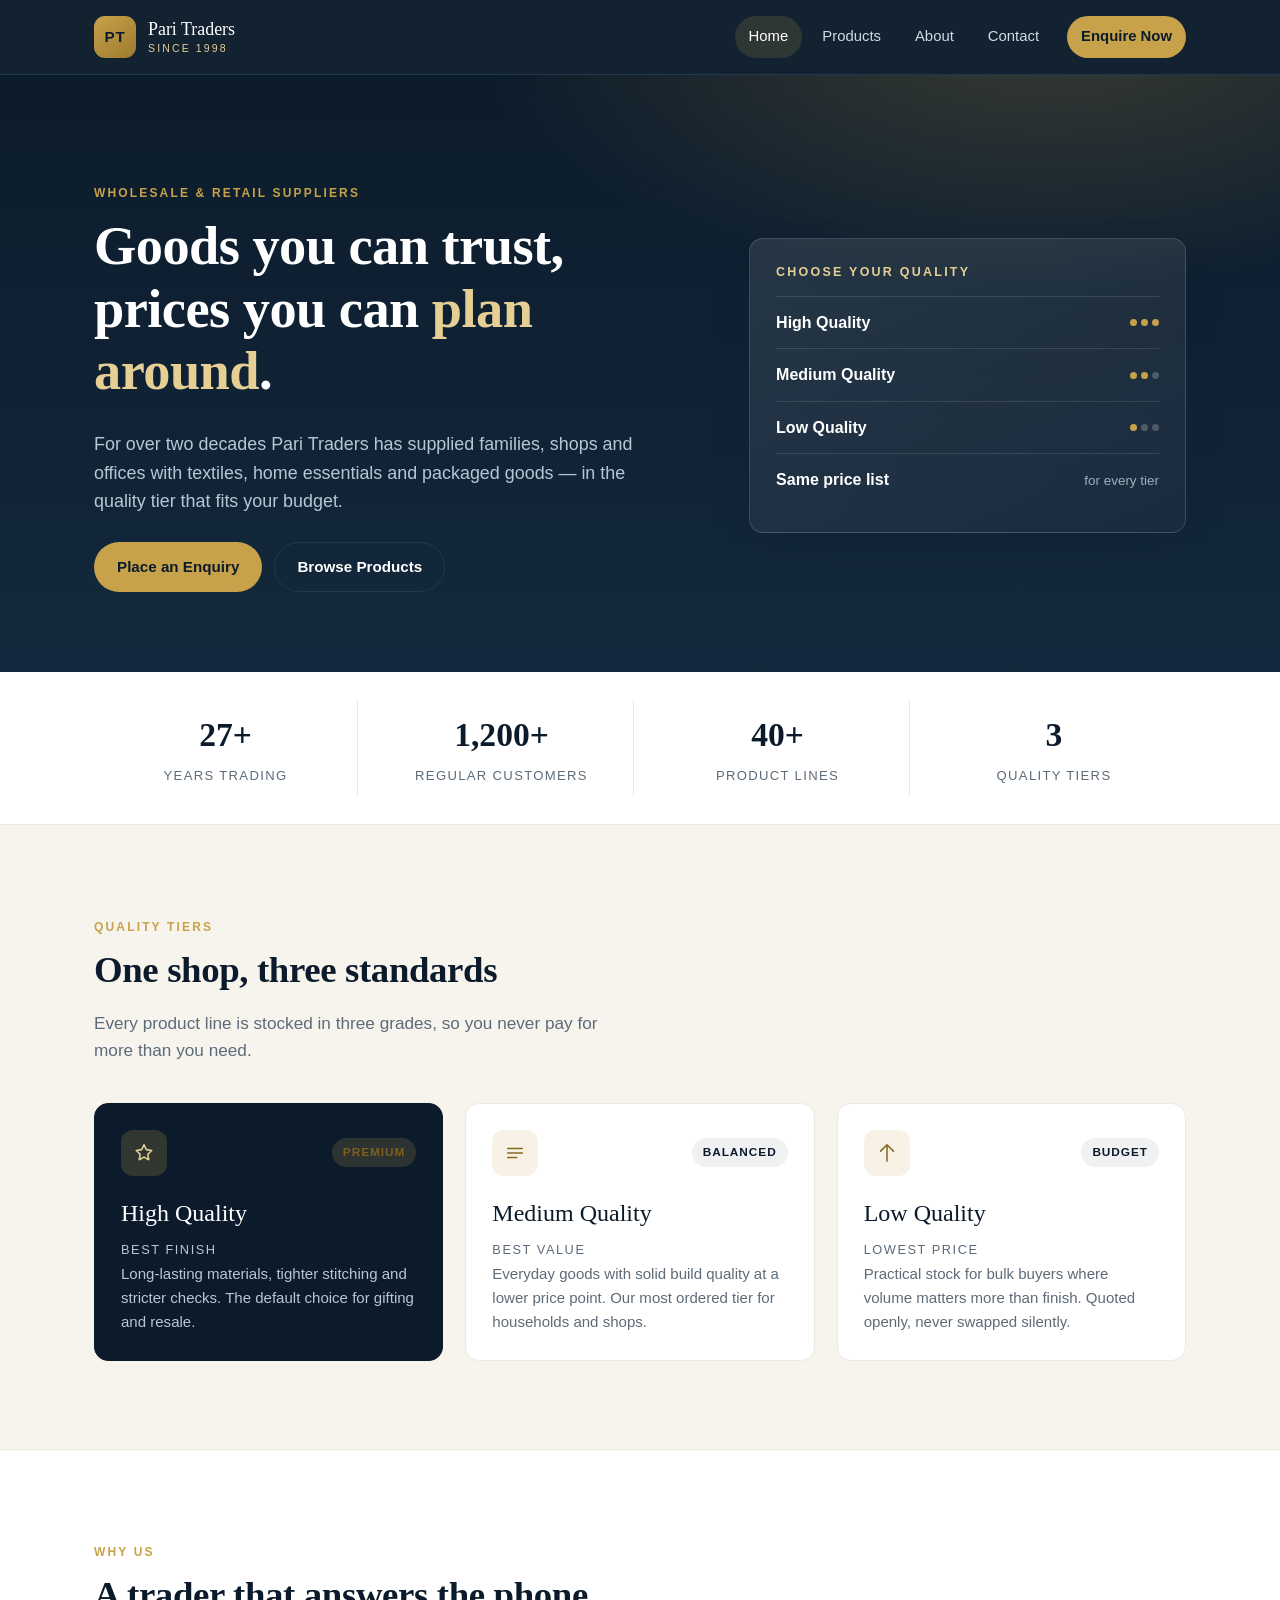
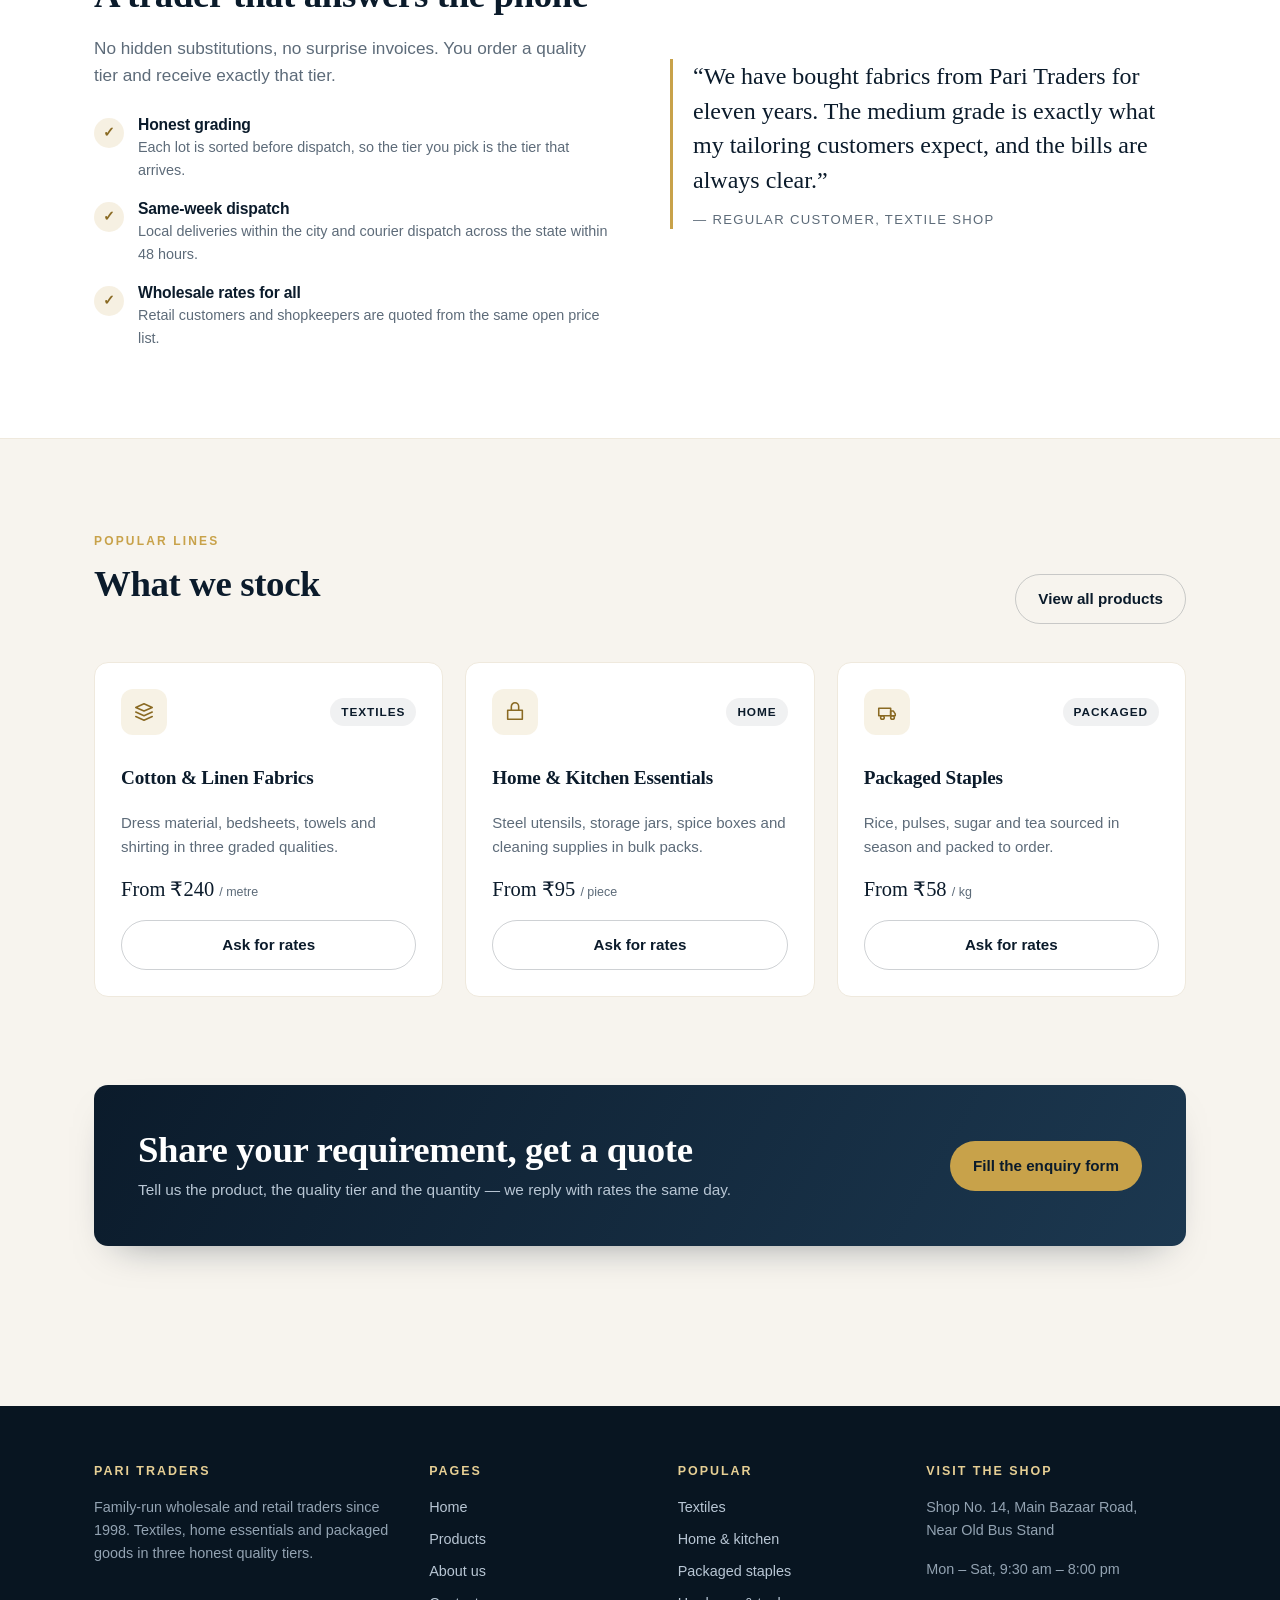
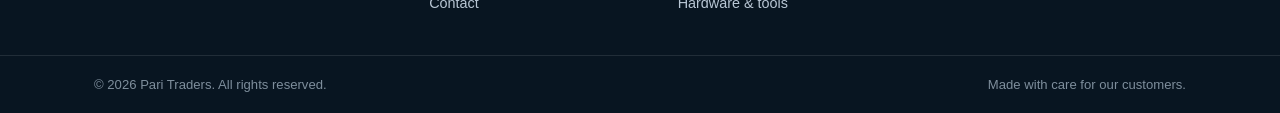
==== pari-traders.html @ 8f9cb2fc "Update Pari Traders website pages and add pari-traders.html Co-authored-by: CommandCodeBot <noreply@" ====
<!DOCTYPE html>
<html lang="en">
<head>
<meta charset="UTF-8">
<meta name="viewport" content="width=device-width, initial-scale=1">
<title>Pari Traders | Quality Goods, Fair Prices</title>
<meta name="description" content="Pari Traders supplies textiles, home essentials and packaged goods in High, Medium and Low quality tiers at honest wholesale prices.">
<style>
:root {
  --ink: #0b1b2b;
  --ink-soft: #14293d;
  --ink-line: #21394f;
  --gold: #c8a24a;
  --gold-soft: #e6cf94;
  --paper: #f7f4ee;
  --paper-dim: #efe9dd;
  --white: #ffffff;
  --muted: #5d6b79;
  --danger: #b42318;
  --success: #1f7a4d;
  --radius: 14px;
  --radius-sm: 10px;
  --shadow: 0 18px 40px -24px rgba(11, 27, 43, 0.5);
  --max: 1140px;
  --font-body: -apple-system, BlinkMacSystemFont, "Segoe UI", Roboto, Helvetica, Arial, sans-serif;
  --font-display: "Iowan Old Style", "Palatino Linotype", Georgia, serif;
}

* {
  box-sizing: border-box;
}

html {
  scroll-behavior: smooth;
}

body {
  margin: 0;
  font-family: var(--font-body);
  color: var(--ink);
  background: var(--paper);
  line-height: 1.6;
  -webkit-font-smoothing: antialiased;
}

img {
  max-width: 100%;
  display: block;
}

a {
  color: inherit;
  text-decoration: none;
}

h1, h2, h3 {
  font-family: var(--font-display);
  line-height: 1.15;
  margin: 0 0 0.5em;
  font-weight: 600;
  letter-spacing: -0.01em;
}

h1 {
  font-size: clamp(2.1rem, 5vw, 3.4rem);
}

h2 {
  font-size: clamp(1.6rem, 3.2vw, 2.3rem);
}

h3 {
  font-size: 1.2rem;
}

p {
  margin: 0 0 1rem;
}

.container {
  width: 100%;
  max-width: var(--max);
  margin: 0 auto;
  padding: 0 24px;
}

.eyebrow {
  display: inline-block;
  font-size: 0.75rem;
  font-weight: 700;
  letter-spacing: 0.18em;
  text-transform: uppercase;
  color: var(--gold);
  margin-bottom: 0.75rem;
}

.lead {
  font-size: 1.075rem;
  color: var(--muted);
  max-width: 56ch;
}

/* ---------- Header ---------- */

.site-header {
  position: sticky;
  top: 0;
  z-index: 50;
  background: rgba(11, 27, 43, 0.97);
  backdrop-filter: blur(8px);
  border-bottom: 1px solid var(--ink-line);
}

.header-inner {
  display: flex;
  align-items: center;
  justify-content: space-between;
  gap: 20px;
  min-height: 74px;
}

.brand {
  display: inline-flex;
  align-items: center;
  gap: 12px;
  color: var(--white);
}

.brand-mark {
  display: grid;
  place-items: center;
  width: 42px;
  height: 42px;
  border-radius: 11px;
  background: linear-gradient(140deg, var(--gold), #9d7a2e);
  color: var(--ink);
  font-weight: 800;
  font-size: 0.95rem;
  letter-spacing: 0.05em;
}

.brand-text {
  font-family: var(--font-display);
  font-size: 1.12rem;
  line-height: 1.1;
  display: flex;
  flex-direction: column;
}

.brand-text small {
  font-family: var(--font-body);
  font-size: 0.66rem;
  letter-spacing: 0.2em;
  text-transform: uppercase;
  color: var(--gold-soft);
  margin-top: 3px;
}

.site-nav {
  display: flex;
  align-items: center;
  gap: 6px;
}

.site-nav a {
  color: #cfdae5;
  padding: 9px 14px;
  border-radius: 999px;
  font-size: 0.93rem;
  font-weight: 500;
  transition: color 0.18s ease, background 0.18s ease;
}

.site-nav a:hover {
  color: var(--white);
  background: rgba(255, 255, 255, 0.08);
}

.site-nav a.active {
  color: var(--white);
  background: rgba(200, 162, 74, 0.16);
}

.site-nav .nav-cta {
  margin-left: 8px;
  color: var(--ink);
  background: var(--gold);
  font-weight: 700;
}

.site-nav .nav-cta:hover {
  background: var(--gold-soft);
  color: var(--ink);
}

.nav-toggle {
  display: none;
  width: 44px;
  height: 42px;
  border: 1px solid var(--ink-line);
  border-radius: 10px;
  background: transparent;
  cursor: pointer;
  padding: 10px;
}

.nav-toggle span {
  display: block;
  height: 2px;
  border-radius: 2px;
  background: var(--white);
  margin: 4px 0;
  transition: transform 0.2s ease, opacity 0.2s ease;
}

/* ---------- Buttons ---------- */

.btn {
  display: inline-flex;
  align-items: center;
  justify-content: center;
  gap: 8px;
  padding: 12px 22px;
  border-radius: 999px;
  border: 1px solid transparent;
  font-family: inherit;
  font-size: 0.95rem;
  font-weight: 600;
  cursor: pointer;
  transition: transform 0.15s ease, background 0.18s ease, color 0.18s ease, border-color 0.18s ease;
}

.btn:hover {
  transform: translateY(-1px);
}

.btn-primary {
  background: var(--gold);
  color: var(--ink);
}

.btn-primary:hover {
  background: var(--gold-soft);
}

.btn-outline {
  border-color: var(--ink-line);
  color: var(--white);
}

.btn-outline:hover {
  border-color: var(--gold);
  color: var(--gold-soft);
}

.btn-ghost {
  border-color: rgba(11, 27, 43, 0.2);
  color: var(--ink);
}

.btn-ghost:hover {
  border-color: var(--ink);
}

.btn-danger {
  background: transparent;
  border-color: rgba(180, 35, 24, 0.35);
  color: var(--danger);
}

.btn-danger:hover {
  background: rgba(180, 35, 24, 0.06);
}

/* ---------- Hero ---------- */

.hero {
  background:
    radial-gradient(900px 420px at 82% -10%, rgba(200, 162, 74, 0.25), transparent 65%),
    linear-gradient(180deg, var(--ink) 0%, var(--ink-soft) 100%);
  color: var(--white);
  padding: clamp(56px, 9vw, 104px) 0 clamp(48px, 7vw, 80px);
  overflow: hidden;
}

.hero .container {
  display: grid;
  grid-template-columns: 1.15fr 0.85fr;
  gap: clamp(28px, 5vw, 64px);
  align-items: center;
}

.hero h1 {
  color: var(--white);
}

.hero h1 em {
  font-style: normal;
  color: var(--gold-soft);
}

.hero .lead {
  color: #b8c6d4;
  font-size: 1.12rem;
}

.hero-actions {
  display: flex;
  flex-wrap: wrap;
  gap: 12px;
  margin-top: 26px;
}

.hero-visual {
  position: relative;
  padding: 26px;
  border-radius: var(--radius);
  border: 1px solid rgba(255, 255, 255, 0.14);
  background: linear-gradient(160deg, rgba(255, 255, 255, 0.1), rgba(255, 255, 255, 0.03));
  box-shadow: var(--shadow);
}

.hero-visual::after {
  content: "";
  position: absolute;
  inset: 14px -14px -14px 14px;
  border: 1px solid rgba(200, 162, 74, 0.35);
  border-radius: var(--radius);
  z-index: -1;
}

.hero-visual h3 {
  font-size: 0.78rem;
  font-family: var(--font-body);
  text-transform: uppercase;
  letter-spacing: 0.18em;
  color: var(--gold-soft);
  margin-bottom: 16px;
}

.tier-row {
  display: flex;
  align-items: center;
  justify-content: space-between;
  gap: 14px;
  padding: 13px 0;
  border-top: 1px solid rgba(255, 255, 255, 0.12);
}

.tier-row span:first-child {
  font-weight: 600;
}

.tier-row .tier-note {
  font-size: 0.84rem;
  color: #9fb0bf;
}

.tier-dots {
  display: inline-flex;
  gap: 4px;
}

.tier-dots i {
  width: 7px;
  height: 7px;
  border-radius: 50%;
  background: rgba(255, 255, 255, 0.22);
}

.tier-dots i.on {
  background: var(--gold);
}

/* ---------- Stats ---------- */

.stats {
  background: var(--white);
  border-bottom: 1px solid var(--paper-dim);
}

.stats .container {
  display: grid;
  grid-template-columns: repeat(4, 1fr);
  gap: 12px;
  padding-top: 28px;
  padding-bottom: 28px;
}

.stat {
  text-align: center;
  padding: 8px 6px;
  border-right: 1px solid var(--paper-dim);
}

.stat:last-child {
  border-right: 0;
}

.stat strong {
  display: block;
  font-family: var(--font-display);
  font-size: clamp(1.5rem, 3vw, 2.1rem);
  color: var(--ink);
}

.stat span {
  font-size: 0.82rem;
  text-transform: uppercase;
  letter-spacing: 0.1em;
  color: var(--muted);
}

/* ---------- Sections ---------- */

.section {
  padding: clamp(52px, 7vw, 88px) 0;
}

.section-head {
  display: flex;
  flex-wrap: wrap;
  align-items: flex-end;
  justify-content: space-between;
  gap: 20px;
  margin-bottom: 38px;
}

.section-head p {
  margin: 0;
}

.section-alt {
  background: var(--white);
  border-top: 1px solid var(--paper-dim);
  border-bottom: 1px solid var(--paper-dim);
}

.section-dark {
  background: var(--ink);
  color: var(--white);
}

.section-dark .lead,
.section-dark p {
  color: #b8c6d4;
}

.section-dark h2 {
  color: var(--white);
}

/* ---------- Cards & grids ---------- */

.grid {
  display: grid;
  gap: 22px;
}

.grid-3 {
  grid-template-columns: repeat(3, 1fr);
}

.grid-2 {
  grid-template-columns: repeat(2, 1fr);
}

.card {
  background: var(--white);
  border: 1px solid var(--paper-dim);
  border-radius: var(--radius);
  padding: 26px;
  transition: transform 0.2s ease, box-shadow 0.2s ease, border-color 0.2s ease;
}

.card:hover {
  transform: translateY(-3px);
  box-shadow: var(--shadow);
  border-color: rgba(200, 162, 74, 0.5);
}

.card h3 {
  margin-bottom: 8px;
}

.card p {
  color: var(--muted);
  font-size: 0.94rem;
  margin-bottom: 0;
}

.card-top {
  display: flex;
  align-items: center;
  justify-content: space-between;
  gap: 12px;
  margin-bottom: 18px;
}

.icon-badge {
  display: grid;
  place-items: center;
  width: 46px;
  height: 46px;
  border-radius: 12px;
  background: rgba(200, 162, 74, 0.14);
  color: #8a6a23;
  font-size: 1.25rem;
}

.tag {
  display: inline-flex;
  align-items: center;
  gap: 6px;
  padding: 5px 11px;
  border-radius: 999px;
  background: rgba(11, 27, 43, 0.06);
  color: var(--ink);
  font-size: 0.74rem;
  font-weight: 700;
  letter-spacing: 0.08em;
  text-transform: uppercase;
}

.tag-gold {
  background: rgba(200, 162, 74, 0.18);
  color: #7d5f1e;
}

/* ---------- Product cards ---------- */

.product-card {
  display: flex;
  flex-direction: column;
  gap: 14px;
}

.product-card .price {
  font-family: var(--font-display);
  font-size: 1.28rem;
  color: var(--ink);
  margin-top: auto;
}

.product-card .price small {
  font-family: var(--font-body);
  font-size: 0.78rem;
  color: var(--muted);
  font-weight: 400;
}

.product-card ul {
  list-style: none;
  padding: 0;
  margin: 0;
  display: grid;
  gap: 7px;
  font-size: 0.9rem;
  color: var(--muted);
}

.product-card li::before {
  content: "✓";
  color: var(--gold);
  font-weight: 700;
  margin-right: 8px;
}

.filters {
  display: flex;
  flex-wrap: wrap;
  gap: 8px;
  margin-bottom: 30px;
}

.filters button {
  padding: 9px 16px;
  border-radius: 999px;
  border: 1px solid rgba(11, 27, 43, 0.16);
  background: var(--white);
  color: var(--ink);
  font-family: inherit;
  font-size: 0.87rem;
  font-weight: 600;
  cursor: pointer;
  transition: background 0.16s ease, border-color 0.16s ease, color 0.16s ease;
}

.filters button:hover {
  border-color: var(--ink);
}

.filters button.active {
  background: var(--ink);
  border-color: var(--ink);
  color: var(--white);
}

[data-tier].is-hidden {
  display: none;
}

/* ---------- Quality tiers ---------- */

.tier-card {
  position: relative;
  overflow: hidden;
}

.tier-card .tier-label {
  font-family: var(--font-display);
  font-size: 1.5rem;
  display: block;
  margin-bottom: 4px;
}

.tier-card .tier-sub {
  font-size: 0.8rem;
  letter-spacing: 0.12em;
  text-transform: uppercase;
  color: var(--muted);
}

.tier-card.highlight {
  background: var(--ink);
  border-color: var(--ink);
  color: var(--white);
}

.tier-card.highlight .tier-sub,
.tier-card.highlight p {
  color: #b8c6d4;
}

.tier-card.highlight .icon-badge {
  background: rgba(200, 162, 74, 0.2);
  color: var(--gold-soft);
}

/* ---------- Feature list ---------- */

.feature-list {
  display: grid;
  gap: 18px;
}

.feature {
  display: flex;
  gap: 14px;
  align-items: flex-start;
}

.feature .check {
  flex: 0 0 auto;
  display: grid;
  place-items: center;
  width: 30px;
  height: 30px;
  border-radius: 50%;
  background: rgba(200, 162, 74, 0.16);
  color: #8a6a23;
  font-size: 0.85rem;
  font-weight: 700;
  margin-top: 2px;
}

.feature h3 {
  font-family: var(--font-body);
  font-size: 0.98rem;
  margin-bottom: 2px;
}

.feature p {
  margin: 0;
  font-size: 0.9rem;
  color: var(--muted);
}

/* ---------- CTA band ---------- */

.cta-band {
  background: linear-gradient(120deg, var(--ink) 0%, #1c3850 100%);
  color: var(--white);
  border-radius: var(--radius);
  padding: clamp(28px, 5vw, 44px);
  display: flex;
  flex-wrap: wrap;
  align-items: center;
  justify-content: space-between;
  gap: 22px;
  box-shadow: var(--shadow);
}

.cta-band h2 {
  color: var(--white);
  margin-bottom: 6px;
}

.cta-band p {
  margin: 0;
  color: #b8c6d4;
  font-size: 0.96rem;
}

/* ---------- Page header ---------- */

.page-head {
  background:
    radial-gradient(700px 320px at 90% 0%, rgba(200, 162, 74, 0.22), transparent 70%),
    var(--ink);
  color: var(--white);
  padding: clamp(46px, 7vw, 78px) 0;
}

.page-head h1 {
  color: var(--white);
  margin-bottom: 10px;
}

.page-head .lead {
  color: #b8c6d4;
  margin: 0;
}

/* ---------- Contact / form ---------- */

.contact-layout {
  display: grid;
  grid-template-columns: 1.25fr 0.75fr;
  gap: 28px;
  align-items: start;
}

.panel {
  background: var(--white);
  border: 1px solid var(--paper-dim);
  border-radius: var(--radius);
  padding: clamp(24px, 4vw, 36px);
  box-shadow: var(--shadow);
}

.field {
  margin-bottom: 18px;
}

.field label {
  display: block;
  font-size: 0.86rem;
  font-weight: 600;
  margin-bottom: 7px;
}

.field label .req {
  color: var(--danger);
}

.field input,
.field select,
.field textarea {
  width: 100%;
  padding: 12px 14px;
  border: 1px solid #d8d2c6;
  border-radius: var(--radius-sm);
  background: var(--paper);
  color: var(--ink);
  font-family: inherit;
  font-size: 0.96rem;
  transition: border-color 0.16s ease, box-shadow 0.16s ease, background 0.16s ease;
}

.field textarea {
  resize: vertical;
  min-height: 108px;
}

.field input:focus,
.field select:focus,
.field textarea:focus {
  outline: none;
  border-color: var(--gold);
  background: var(--white);
  box-shadow: 0 0 0 3px rgba(200, 162, 74, 0.22);
}

.field input::placeholder,
.field textarea::placeholder {
  color: #97a1ab;
}

.field .hint {
  display: block;
  font-size: 0.78rem;
  color: var(--muted);
  margin-top: 6px;
}

.field .error {
  display: none;
  font-size: 0.78rem;
  color: var(--danger);
  margin-top: 6px;
}

.field.has-error input,
.field.has-error select,
.field.has-error textarea {
  border-color: var(--danger);
  background: #fdf4f3;
}

.field.has-error .error {
  display: block;
}

.field-row {
  display: grid;
  grid-template-columns: 1fr 1fr;
  gap: 16px;
}

.form-actions {
  display: flex;
  flex-wrap: wrap;
  gap: 12px;
  margin-top: 24px;
}

.form-success {
  display: none;
  text-align: center;
  padding: 16px 8px;
}

.form-success.show {
  display: block;
}

.form-success .check-big {
  display: grid;
  place-items: center;
  width: 62px;
  height: 62px;
  margin: 0 auto 16px;
  border-radius: 50%;
  background: rgba(31, 122, 77, 0.12);
  color: var(--success);
  font-size: 1.7rem;
}

.summary {
  margin: 22px auto 0;
  max-width: 440px;
  text-align: left;
  border: 1px solid var(--paper-dim);
  border-radius: var(--radius-sm);
  padding: 14px 18px;
  background: var(--paper);
  display: grid;
  gap: 8px;
  font-size: 0.9rem;
}

.summary div {
  display: flex;
  justify-content: space-between;
  gap: 16px;
}

.summary strong {
  color: var(--muted);
  font-weight: 500;
}

.info-list {
  display: grid;
  gap: 18px;
  margin: 0;
}

.info-list div {
  padding-bottom: 16px;
  border-bottom: 1px solid var(--paper-dim);
}

.info-list div:last-child {
  border-bottom: 0;
  padding-bottom: 0;
}

.info-list dt {
  font-size: 0.76rem;
  font-weight: 700;
  letter-spacing: 0.12em;
  text-transform: uppercase;
  color: var(--muted);
  margin-bottom: 4px;
}

.info-list dd {
  margin: 0;
  font-size: 0.95rem;
}

/* ---------- About timeline ---------- */

.timeline {
  position: relative;
  display: grid;
  gap: 26px;
  padding-left: 28px;
  border-left: 1px solid var(--paper-dim);
}

.timeline-item {
  position: relative;
}

.timeline-item::before {
  content: "";
  position: absolute;
  left: -34px;
  top: 7px;
  width: 11px;
  height: 11px;
  border-radius: 50%;
  background: var(--gold);
  box-shadow: 0 0 0 4px rgba(200, 162, 74, 0.18);
}

.timeline-item strong {
  display: block;
  font-family: var(--font-display);
  font-size: 1.15rem;
  color: var(--ink);
}

.timeline-item span {
  display: block;
  font-size: 0.78rem;
  letter-spacing: 0.14em;
  text-transform: uppercase;
  color: var(--gold);
  margin-bottom: 4px;
}

.timeline-item p {
  margin: 4px 0 0;
  color: var(--muted);
  font-size: 0.92rem;
}

.split {
  display: grid;
  grid-template-columns: 1fr 1fr;
  gap: clamp(24px, 5vw, 60px);
  align-items: center;
}

.quote {
  font-family: var(--font-display);
  font-size: clamp(1.15rem, 2.4vw, 1.5rem);
  line-height: 1.45;
  color: var(--ink);
  border-left: 3px solid var(--gold);
  padding-left: 20px;
  margin: 0;
}

.quote cite {
  display: block;
  font-family: var(--font-body);
  font-size: 0.82rem;
  font-style: normal;
  letter-spacing: 0.1em;
  text-transform: uppercase;
  color: var(--muted);
  margin-top: 12px;
}

/* ---------- Footer ---------- */

.site-footer {
  background: #081521;
  color: #b8c6d4;
  padding: 56px 0 0;
  margin-top: 72px;
}

.footer-grid {
  display: grid;
  grid-template-columns: 1.4fr 1fr 1fr 1.2fr;
  gap: 32px;
  padding-bottom: 40px;
}

.site-footer h4 {
  font-family: var(--font-body);
  font-size: 0.78rem;
  letter-spacing: 0.16em;
  text-transform: uppercase;
  color: var(--gold-soft);
  margin: 0 0 14px;
}

.site-footer p {
  font-size: 0.9rem;
  color: #93a3b2;
}

.footer-links {
  list-style: none;
  padding: 0;
  margin: 0;
  display: grid;
  gap: 9px;
  font-size: 0.9rem;
}

.footer-links a:hover {
  color: var(--gold-soft);
}

.footer-bottom {
  border-top: 1px solid rgba(255, 255, 255, 0.1);
  padding: 18px 0;
  font-size: 0.82rem;
}

.footer-bottom .container {
  display: flex;
  flex-wrap: wrap;
  justify-content: space-between;
  gap: 10px;
  color: #7e8e9c;
}

/* ---------- Responsive ---------- */

@media (max-width: 900px) {
  .hero .container,
  .split,
  .contact-layout {
    grid-template-columns: 1fr;
  }

  .hero-visual {
    max-width: 520px;
  }

  .grid-3 {
    grid-template-columns: repeat(2, 1fr);
  }

  .stats .container {
    grid-template-columns: repeat(2, 1fr);
  }

  .stat {
    border-right: 0;
    border-bottom: 1px solid var(--paper-dim);
    padding-bottom: 20px;
  }

  .stat:nth-last-child(-n + 2) {
    border-bottom: 0;
    padding-bottom: 8px;
  }

  .footer-grid {
    grid-template-columns: 1fr 1fr;
  }

  .nav-toggle {
    display: block;
  }

  .site-nav {
    position: absolute;
    top: 100%;
    left: 0;
    right: 0;
    flex-direction: column;
    align-items: stretch;
    gap: 4px;
    padding: 14px 20px 20px;
    background: var(--ink);
    border-bottom: 1px solid var(--ink-line);
    display: none;
  }

  .site-nav.open {
    display: flex;
  }

  .site-nav .nav-cta {
    margin-left: 0;
    text-align: center;
    justify-content: center;
  }

  .site-header {
    position: sticky;
  }

  .header-inner {
    position: relative;
  }
}

@media (max-width: 620px) {
  .grid-3,
  .grid-2,
  .field-row,
  .footer-grid {
    grid-template-columns: 1fr;
  }

  .hero-actions .btn,
  .form-actions .btn {
    flex: 1 1 100%;
  }

  .cta-band {
    text-align: left;
  }

  .section-head {
    margin-bottom: 28px;
  }
}

@media (prefers-reduced-motion: reduce) {
  html {
    scroll-behavior: auto;
  }

  * {
    transition: none !important;
  }
}


.page { display: none; }
.page.active { display: block; }
</style>
</head>
<body>

<header class="site-header">
  <div class="container header-inner">
    <a class="brand" href="#home">
      <span class="brand-mark">PT</span>
      <span class="brand-text">
        Pari Traders
        <small>Since 1998</small>
      </span>
    </a>

    <button class="nav-toggle" type="button" aria-label="Toggle navigation" aria-expanded="false" aria-controls="site-nav">
      <span></span>
      <span></span>
      <span></span>
    </button>

    <nav class="site-nav" id="site-nav">
        <a href="#home" class="active">Home</a>
        <a href="#products">Products</a>
        <a href="#about">About</a>
        <a href="#contact">Contact</a>
        <a href="#contact" class="nav-cta">Enquire Now</a>
    </nav>
  </div>
</header>

<section class="page active" id="page-home" data-page="home">

    <section class="hero">
      <div class="container">
        <div>
          <span class="eyebrow">Wholesale &amp; Retail Suppliers</span>
          <h1>Goods you can trust, prices you can <em>plan around</em>.</h1>
          <p class="lead">
            For over two decades Pari Traders has supplied families, shops and offices with
            textiles, home essentials and packaged goods — in the quality tier that fits your budget.
          </p>

          <div class="hero-actions">
            <a href="#contact" class="btn btn-primary">Place an Enquiry</a>
            <a href="#products" class="btn btn-outline">Browse Products</a>
          </div>
        </div>

        <aside class="hero-visual" aria-label="Our quality tiers">
          <h3>Choose your quality</h3>

          <div class="tier-row">
            <span>High Quality</span>
            <span class="tier-dots" aria-hidden="true">
              <i class="on"></i><i class="on"></i><i class="on"></i>
            </span>
          </div>

          <div class="tier-row">
            <span>Medium Quality</span>
            <span class="tier-dots" aria-hidden="true">
              <i class="on"></i><i class="on"></i><i></i>
            </span>
          </div>

          <div class="tier-row">
            <span>Low Quality</span>
            <span class="tier-dots" aria-hidden="true">
              <i class="on"></i><i></i><i></i>
            </span>
          </div>

          <div class="tier-row">
            <span>Same price list</span>
            <span class="tier-note">for every tier</span>
          </div>
        </aside>
      </div>
    </section>

    <section class="stats">
      <div class="container">
        <div class="stat">
          <strong>27+</strong>
          <span>Years trading</span>
        </div>
        <div class="stat">
          <strong>1,200+</strong>
          <span>Regular customers</span>
        </div>
        <div class="stat">
          <strong>40+</strong>
          <span>Product lines</span>
        </div>
        <div class="stat">
          <strong>3</strong>
          <span>Quality tiers</span>
        </div>
      </div>
    </section>

    <section class="section">
      <div class="container">
        <div class="section-head">
          <div>
            <span class="eyebrow">Quality tiers</span>
            <h2>One shop, three standards</h2>
            <p class="lead">Every product line is stocked in three grades, so you never pay for more than you need.</p>
          </div>
        </div>

        <div class="grid grid-3">
          <article class="card tier-card highlight">
            <div class="card-top">
              <span class="icon-badge" aria-hidden="true">
                <svg viewBox="0 0 24 24" width="22" height="22" fill="none" stroke="currentColor" stroke-width="1.7" stroke-linecap="round" stroke-linejoin="round">
                  <path d="M12 3l2.6 5.3 5.9.9-4.3 4.2 1 5.9-5.2-2.8-5.2 2.8 1-5.9L3.5 9.2l5.9-.9L12 3z"/>
                </svg>
              </span>
              <span class="tag tag-gold">Premium</span>
            </div>
            <span class="tier-label">High Quality</span>
            <span class="tier-sub">Best finish</span>
            <p>Long-lasting materials, tighter stitching and stricter checks. The default choice for gifting and resale.</p>
          </article>

          <article class="card tier-card">
            <div class="card-top">
              <span class="icon-badge" aria-hidden="true">
                <svg viewBox="0 0 24 24" width="22" height="22" fill="none" stroke="currentColor" stroke-width="1.7" stroke-linecap="round" stroke-linejoin="round">
                  <path d="M4 7h16M4 12h16M4 17h10"/>
                </svg>
              </span>
              <span class="tag">Balanced</span>
            </div>
            <span class="tier-label">Medium Quality</span>
            <span class="tier-sub">Best value</span>
            <p>Everyday goods with solid build quality at a lower price point. Our most ordered tier for households and shops.</p>
          </article>

          <article class="card tier-card">
            <div class="card-top">
              <span class="icon-badge" aria-hidden="true">
                <svg viewBox="0 0 24 24" width="22" height="22" fill="none" stroke="currentColor" stroke-width="1.7" stroke-linecap="round" stroke-linejoin="round">
                  <path d="M12 3v18M5 10l7-7 7 7"/>
                </svg>
              </span>
              <span class="tag">Budget</span>
            </div>
            <span class="tier-label">Low Quality</span>
            <span class="tier-sub">Lowest price</span>
            <p>Practical stock for bulk buyers where volume matters more than finish. Quoted openly, never swapped silently.</p>
          </article>
        </div>
      </div>
    </section>

    <section class="section section-alt">
      <div class="container split">
        <div>
          <span class="eyebrow">Why us</span>
          <h2>A trader that answers the phone</h2>
          <p class="lead">No hidden substitutions, no surprise invoices. You order a quality tier and receive exactly that tier.</p>

          <div class="feature-list" style="margin-top: 26px;">
            <div class="feature">
              <span class="check" aria-hidden="true">✓</span>
              <div>
                <h3>Honest grading</h3>
                <p>Each lot is sorted before dispatch, so the tier you pick is the tier that arrives.</p>
              </div>
            </div>

            <div class="feature">
              <span class="check" aria-hidden="true">✓</span>
              <div>
                <h3>Same-week dispatch</h3>
                <p>Local deliveries within the city and courier dispatch across the state within 48 hours.</p>
              </div>
            </div>

            <div class="feature">
              <span class="check" aria-hidden="true">✓</span>
              <div>
                <h3>Wholesale rates for all</h3>
                <p>Retail customers and shopkeepers are quoted from the same open price list.</p>
              </div>
            </div>
          </div>
        </div>

        <div>
          <blockquote class="quote">
            “We have bought fabrics from Pari Traders for eleven years. The medium grade is exactly what my tailoring
            customers expect, and the bills are always clear.”
            <cite>— Regular customer, textile shop</cite>
          </blockquote>
        </div>
      </div>
    </section>

    <section class="section">
      <div class="container">
        <div class="section-head">
          <div>
            <span class="eyebrow">Popular lines</span>
            <h2>What we stock</h2>
          </div>
          <a href="#products" class="btn btn-ghost">View all products</a>
        </div>

        <div class="grid grid-3">
          <article class="card product-card" data-tier="high">
            <div class="card-top">
              <span class="icon-badge" aria-hidden="true">
                <svg viewBox="0 0 24 24" width="22" height="22" fill="none" stroke="currentColor" stroke-width="1.7" stroke-linecap="round" stroke-linejoin="round">
                  <path d="M3 7l9-4 9 4-9 4-9-4z"/><path d="M3 12l9 4 9-4M3 17l9 4 9-4"/>
                </svg>
              </span>
              <span class="tag">Textiles</span>
            </div>
            <h3>Cotton &amp; Linen Fabrics</h3>
            <p>Dress material, bedsheets, towels and shirting in three graded qualities.</p>
            <p class="price">From ₹240 <small>/ metre</small></p>
            <a href="#contact" class="btn btn-ghost">Ask for rates</a>
          </article>

          <article class="card product-card" data-tier="medium">
            <div class="card-top">
              <span class="icon-badge" aria-hidden="true">
                <svg viewBox="0 0 24 24" width="22" height="22" fill="none" stroke="currentColor" stroke-width="1.7" stroke-linecap="round" stroke-linejoin="round">
                  <path d="M4 10h16v10H4z"/><path d="M8 10V6a4 4 0 018 0v4"/>
                </svg>
              </span>
              <span class="tag">Home</span>
            </div>
            <h3>Home &amp; Kitchen Essentials</h3>
            <p>Steel utensils, storage jars, spice boxes and cleaning supplies in bulk packs.</p>
            <p class="price">From ₹95 <small>/ piece</small></p>
            <a href="#contact" class="btn btn-ghost">Ask for rates</a>
          </article>

          <article class="card product-card" data-tier="low">
            <div class="card-top">
              <span class="icon-badge" aria-hidden="true">
                <svg viewBox="0 0 24 24" width="22" height="22" fill="none" stroke="currentColor" stroke-width="1.7" stroke-linecap="round" stroke-linejoin="round">
                  <path d="M3 8h13v8H3z"/><path d="M16 11h3l2 3v2h-5z"/><circle cx="7" cy="18" r="2"/><circle cx="18" cy="18" r="2"/>
                </svg>
              </span>
              <span class="tag">Packaged</span>
            </div>
            <h3>Packaged Staples</h3>
            <p>Rice, pulses, sugar and tea sourced in season and packed to order.</p>
            <p class="price">From ₹58 <small>/ kg</small></p>
            <a href="#contact" class="btn btn-ghost">Ask for rates</a>
          </article>
        </div>
      </div>
    </section>

    <section class="section" style="padding-top: 0;">
      <div class="container">
        <div class="cta-band">
          <div>
            <h2>Share your requirement, get a quote</h2>
            <p>Tell us the product, the quality tier and the quantity — we reply with rates the same day.</p>
          </div>
          <a href="#contact" class="btn btn-primary">Fill the enquiry form</a>
        </div>
      </div>
    </section>

  </section><section class="page" id="page-products" data-page="products">

    <section class="page-head">
      <div class="container">
        <span class="eyebrow">Catalogue</span>
        <h1>Products &amp; quality tiers</h1>
        <p class="lead">Every line below is stocked in High, Medium and Low quality. Filter the list to see what fits your budget.</p>
      </div>
    </section>

    <section class="section">
      <div class="container">

        <div class="filters" role="group" aria-label="Filter products by quality">
          <button type="button" data-filter="all" class="active">All products</button>
          <button type="button" data-filter="high">High quality</button>
          <button type="button" data-filter="medium">Medium quality</button>
          <button type="button" data-filter="low">Low quality</button>
        </div>

        <div class="grid grid-3">

          <article class="card product-card" data-tier="high">
            <div class="card-top">
              <span class="icon-badge" aria-hidden="true">
                <svg viewBox="0 0 24 24" width="22" height="22" fill="none" stroke="currentColor" stroke-width="1.7" stroke-linecap="round" stroke-linejoin="round">
                  <path d="M3 7l9-4 9 4-9 4-9-4z"/><path d="M3 12l9 4 9-4M3 17l9 4 9-4"/>
                </svg>
              </span>
              <span class="tag tag-gold">High quality</span>
            </div>
            <h3>Cotton &amp; Linen Fabrics</h3>
            <p>Combed cotton, linen blends and shirting material for tailors and boutiques.</p>
            <ul>
              <li>60s combed cotton, pre-shrunk</li>
              <li>Colour-fast dye lots</li>
              <li>Cut to order from 5 metres</li>
            </ul>
            <p class="price">₹420 <small>/ metre</small></p>
            <a href="#contact" class="btn btn-ghost">Request quote</a>
          </article>

          <article class="card product-card" data-tier="medium">
            <div class="card-top">
              <span class="icon-badge" aria-hidden="true">
                <svg viewBox="0 0 24 24" width="22" height="22" fill="none" stroke="currentColor" stroke-width="1.7" stroke-linecap="round" stroke-linejoin="round">
                  <path d="M3 7l9-4 9 4-9 4-9-4z"/><path d="M3 12l9 4 9-4M3 17l9 4 9-4"/>
                </svg>
              </span>
              <span class="tag">Medium quality</span>
            </div>
            <h3>Bedsheets &amp; Towels</h3>
            <p>Everyday household soft furnishings in single, double and king sizes.</p>
            <ul>
              <li>200 thread count cotton blend</li>
              <li>Matching pillow covers included</li>
              <li>Sold in packs of six</li>
            </ul>
            <p class="price">₹240 <small>/ metre</small></p>
            <a href="#contact" class="btn btn-ghost">Request quote</a>
          </article>

          <article class="card product-card" data-tier="low">
            <div class="card-top">
              <span class="icon-badge" aria-hidden="true">
                <svg viewBox="0 0 24 24" width="22" height="22" fill="none" stroke="currentColor" stroke-width="1.7" stroke-linecap="round" stroke-linejoin="round">
                  <path d="M3 7l9-4 9 4-9 4-9-4z"/><path d="M3 12l9 4 9-4M3 17l9 4 9-4"/>
                </svg>
              </span>
              <span class="tag">Low quality</span>
            </div>
            <h3>Bulk Shirting Rolls</h3>
            <p>Practical stock for volume buyers, sold by the full roll only.</p>
            <ul>
              <li>Mixed cotton-poly blend</li>
              <li>Standard 40 metre rolls</li>
              <li>Shade lots cannot be split</li>
            </ul>
            <p class="price">₹150 <small>/ metre</small></p>
            <a href="#contact" class="btn btn-ghost">Request quote</a>
          </article>

          <article class="card product-card" data-tier="high">
            <div class="card-top">
              <span class="icon-badge" aria-hidden="true">
                <svg viewBox="0 0 24 24" width="22" height="22" fill="none" stroke="currentColor" stroke-width="1.7" stroke-linecap="round" stroke-linejoin="round">
                  <path d="M4 10h16v10H4z"/><path d="M8 10V6a4 4 0 018 0v4"/>
                </svg>
              </span>
              <span class="tag tag-gold">High quality</span>
            </div>
            <h3>Steel Kitchenware</h3>
            <p>Heavy-gauge stainless steel utensils for restaurants and large kitchens.</p>
            <ul>
              <li>304 food-grade steel</li>
              <li>Mirror finish, induction safe</li>
              <li>Sold as full sets</li>
            </ul>
            <p class="price">₹1,150 <small>/ set</small></p>
            <a href="#contact" class="btn btn-ghost">Request quote</a>
          </article>

          <article class="card product-card" data-tier="medium">
            <div class="card-top">
              <span class="icon-badge" aria-hidden="true">
                <svg viewBox="0 0 24 24" width="22" height="22" fill="none" stroke="currentColor" stroke-width="1.7" stroke-linecap="round" stroke-linejoin="round">
                  <path d="M4 10h16v10H4z"/><path d="M8 10V6a4 4 0 018 0v4"/>
                </svg>
              </span>
              <span class="tag">Medium quality</span>
            </div>
            <h3>Storage &amp; Spice Boxes</h3>
            <p>Plastic and steel storage jars, spice dabbas and rack organisers.</p>
            <ul>
              <li>Food-safe, seal-tested lids</li>
              <li>Seven-piece and twelve-piece sets</li>
              <li>Cartons of 24 available</li>
            </ul>
            <p class="price">₹95 <small>/ piece</small></p>
            <a href="#contact" class="btn btn-ghost">Request quote</a>
          </article>

          <article class="card product-card" data-tier="low">
            <div class="card-top">
              <span class="icon-badge" aria-hidden="true">
                <svg viewBox="0 0 24 24" width="22" height="22" fill="none" stroke="currentColor" stroke-width="1.7" stroke-linecap="round" stroke-linejoin="round">
                  <path d="M4 10h16v10H4z"/><path d="M8 10V6a4 4 0 018 0v4"/>
                </svg>
              </span>
              <span class="tag">Low quality</span>
            </div>
            <h3>Utility Buckets &amp; Mugs</h3>
            <p>Basic plasticware for events, canteens and resale counters.</p>
            <ul>
              <li>Sold in cartons of 48</li>
              <li>Assorted colours only</li>
              <li>Best rate on full-carton orders</li>
            </ul>
            <p class="price">₹38 <small>/ piece</small></p>
            <a href="#contact" class="btn btn-ghost">Request quote</a>
          </article>

          <article class="card product-card" data-tier="high">
            <div class="card-top">
              <span class="icon-badge" aria-hidden="true">
                <svg viewBox="0 0 24 24" width="22" height="22" fill="none" stroke="currentColor" stroke-width="1.7" stroke-linecap="round" stroke-linejoin="round">
                  <path d="M3 8h13v8H3z"/><path d="M16 11h3l2 3v2h-5z"/><circle cx="7" cy="18" r="2"/><circle cx="18" cy="18" r="2"/>
                </svg>
              </span>
              <span class="tag tag-gold">High quality</span>
            </div>
            <h3>Packaged Staples</h3>
            <p>Season-sourced rice, pulses, sugar and tea, packed to order.</p>
            <ul>
              <li>Sorted and cleaned lots</li>
              <li>Sealed 1 kg / 5 kg packs</li>
              <li>Monthly supply contracts available</li>
            </ul>
            <p class="price">₹58 <small>/ kg</small></p>
            <a href="#contact" class="btn btn-ghost">Request quote</a>
          </article>

          <article class="card product-card" data-tier="medium">
            <div class="card-top">
              <span class="icon-badge" aria-hidden="true">
                <svg viewBox="0 0 24 24" width="22" height="22" fill="none" stroke="currentColor" stroke-width="1.7" stroke-linecap="round" stroke-linejoin="round">
                  <path d="M14 7h5v12h-5z"/><rect x="4" y="3" width="8" height="18" rx="2"/>
                </svg>
              </span>
              <span class="tag">Medium quality</span>
            </div>
            <h3>Mobile &amp; Cable Accessories</h3>
            <p>Chargers, data cables, earphones and power banks for resale counters.</p>
            <ul>
              <li>Tested before dispatch</li>
              <li>Six-month replacement on DOA units</li>
              <li>Mixed boxes of 20</li>
            </ul>
            <p class="price">₹140 <small>/ piece</small></p>
            <a href="#contact" class="btn btn-ghost">Request quote</a>
          </article>

          <article class="card product-card" data-tier="low">
            <div class="card-top">
              <span class="icon-badge" aria-hidden="true">
                <svg viewBox="0 0 24 24" width="22" height="22" fill="none" stroke="currentColor" stroke-width="1.7" stroke-linecap="round" stroke-linejoin="round">
                  <path d="M14 7h5v12h-5z"/><rect x="4" y="3" width="8" height="18" rx="2"/>
                </svg>
              </span>
              <span class="tag">Low quality</span>
            </div>
            <h3>Basic Hardware &amp; Tools</h3>
            <p>Screws, hinges, hand tools and fasteners for site and workshop use.</p>
            <ul>
              <li>Sold by weight or box</li>
              <li>Common sizes always in stock</li>
              <li>No mixed-size returns</li>
            </ul>
            <p class="price">₹65 <small>/ box</small></p>
            <a href="#contact" class="btn btn-ghost">Request quote</a>
          </article>

        </div>

        <div style="margin-top: 44px;">
          <div class="cta-band">
            <div>
              <h2>Need something not listed?</h2>
              <p>We source to order. Send the item, quality tier and quantity and we will confirm availability and rate.</p>
            </div>
            <a href="#contact" class="btn btn-primary">Send an enquiry</a>
          </div>
        </div>

      </div>
    </section>

  </section><section class="page" id="page-about" data-page="about">

    <section class="page-head">
      <div class="container">
        <span class="eyebrow">Our story</span>
        <h1>A shop built on repeat customers</h1>
        <p class="lead">Pari Traders started as a single fabric counter in 1998. Today we supply households, tailors and shopkeepers across the district.</p>
      </div>
    </section>

    <section class="section">
      <div class="container split">
        <div>
          <span class="eyebrow">Why we exist</span>
          <h2>Honest grading, open prices</h2>
          <p class="lead">
            Quality in this trade usually means whatever the seller says it means. We built the shop around the
            opposite idea: three clearly defined tiers, the same price list for everyone, and a bill that matches
            what was promised.
          </p>
          <p>
            That approach costs us a little on each sale and earns us customers who come back for a decade. Most of
            our business now comes from referrals and standing monthly orders.
          </p>
        </div>

        <div>
          <blockquote class="quote">
            “If a customer has to ask twice whether they were treated fairly, we have already lost them.”
            <cite>— Founding principle, Pari Traders</cite>
          </blockquote>
        </div>
      </div>
    </section>

    <section class="section section-alt">
      <div class="container">
        <div class="section-head">
          <div>
            <span class="eyebrow">Milestones</span>
            <h2>How we grew</h2>
          </div>
        </div>

        <div class="split" style="align-items: start;">
          <div class="timeline">
            <div class="timeline-item">
              <span>1998</span>
              <strong>One counter, one family</strong>
              <p>Opened as a fabric counter in the old bazaar with two grades of cotton cloth.</p>
            </div>
            <div class="timeline-item">
              <span>2006</span>
              <strong>Home essentials added</strong>
              <p>Expanded into kitchenware and household plasticware for local families.</p>
            </div>
            <div class="timeline-item">
              <span>2014</span>
              <strong>Wholesale desk</strong>
              <p>Started supplying shopkeepers and tailors with monthly standing orders.</p>
            </div>
            <div class="timeline-item">
              <span>2024</span>
              <strong>Three-tier catalogue</strong>
              <p>Standardised every product line into High, Medium and Low quality with published rates.</p>
            </div>
          </div>

          <div class="grid" style="gap: 16px;">
            <article class="card">
              <h3>Fair grading</h3>
              <p>Lots are sorted in-house before dispatch, so the tier on the invoice is the tier in the box.</p>
            </article>
            <article class="card">
              <h3>Open pricing</h3>
              <p>Retail and wholesale customers are quoted from the same list. No surprise line items.</p>
            </article>
            <article class="card">
              <h3>Dependable supply</h3>
              <p>Standing orders are confirmed weekly so shops are not left short before a season.</p>
            </article>
          </div>
        </div>
      </div>
    </section>

    <section class="section">
      <div class="container">
        <div class="cta-band">
          <div>
            <h2>Come see the stock yourself</h2>
            <p>The shop is open Monday to Saturday, 9:30 am to 8:00 pm. Enquiries are answered the same day.</p>
          </div>
          <a href="#contact" class="btn btn-primary">Get in touch</a>
        </div>
      </div>
    </section>

  </section><section class="page" id="page-contact" data-page="contact">

    <section class="page-head">
      <div class="container">
        <span class="eyebrow">Customer information form</span>
        <h1>Tell us what you need</h1>
        <p class="lead">Fill in your details and requirement. We reply with rates and availability the same working day.</p>
      </div>
    </section>

    <section class="section">
      <div class="container contact-layout">

        <div class="panel">
          <form id="customer-form" novalidate>

            <h2 style="font-size: 1.4rem;">Enquiry details</h2>
            <p style="color: var(--muted); font-size: 0.92rem; margin-bottom: 24px;">
              Fields marked <span style="color: var(--danger);">*</span> are required.
            </p>

            <div class="field">
              <label for="name">Customer name <span class="req">*</span></label>
              <input type="text" id="name" name="name" placeholder="e.g. Anjali Sharma" autocomplete="name" required>
              <span class="error" role="alert"></span>
            </div>

            <div class="field-row">
              <div class="field">
                <label for="phone">Phone number <span class="req">*</span></label>
                <input type="tel" id="phone" name="phone" inputmode="numeric" placeholder="10-digit mobile number" autocomplete="tel" maxlength="10" required>
                <span class="hint">We call or WhatsApp on this number.</span>
                <span class="error" role="alert"></span>
              </div>

              <div class="field">
                <label for="product">Product category <span class="req">*</span></label>
                <select id="product" name="product" required>
                  <option value="">Select a category</option>
                  <option>Textiles &amp; fabrics</option>
                  <option>Bedsheets &amp; towels</option>
                  <option>Home &amp; kitchen</option>
                  <option>Packaged staples</option>
                  <option>Electronics accessories</option>
                  <option>Hardware &amp; tools</option>
                  <option>Other (mentioned below)</option>
                </select>
                <span class="error" role="alert"></span>
              </div>
            </div>

            <div class="field-row">
              <div class="field">
                <label for="quality">Product quality <span class="req">*</span></label>
                <select id="quality" name="quality" required>
                  <option value="">Select quality</option>
                  <option>High Quality</option>
                  <option>Medium Quality</option>
                  <option>Low Quality</option>
                </select>
                <span class="error" role="alert"></span>
              </div>

              <div class="field">
                <label for="quantity">Quantity</label>
                <input type="number" id="quantity" name="quantity" min="1" step="1" placeholder="e.g. 20">
                <span class="hint">Metres, pieces or kg — mention the unit below.</span>
                <span class="error" role="alert"></span>
              </div>
            </div>

            <div class="field">
              <label for="message">Requirement details</label>
              <textarea id="message" name="message" placeholder="Sizes, colours, delivery date or any specific requirement"></textarea>
            </div>

            <div class="form-actions">
              <button type="submit" class="btn btn-primary">Submit enquiry</button>
              <button type="reset" class="btn btn-danger">Reset form</button>
            </div>
          </form>

          <div class="form-success" role="status" aria-live="polite">
            <span class="check-big" aria-hidden="true">✓</span>
            <h2 style="margin-bottom: 6px;">Enquiry received</h2>
            <p style="color: var(--muted); margin: 0;">Thank you — our team will contact you on the number provided.</p>

            <div class="summary"></div>

            <div class="form-actions" style="justify-content: center;">
              <button type="button" class="btn btn-primary" data-send-another>Send another enquiry</button>
              <a href="#products" class="btn btn-ghost">Back to products</a>
            </div>
          </div>
        </div>

        <aside class="panel">
          <h3 style="font-size: 1.05rem; font-family: var(--font-body); letter-spacing: 0.08em; text-transform: uppercase; color: var(--muted);">Shop details</h3>

          <dl class="info-list">
            <div>
              <dt>Address</dt>
              <dd>Shop No. 14, Main Bazaar Road,<br>Near Old Bus Stand</dd>
            </div>
            <div>
              <dt>Phone</dt>
              <dd><a href="tel:+919876543210">+91 98765 43210</a></dd>
            </div>
            <div>
              <dt>Email</dt>
              <dd><a href="mailto:hello@paritraders.example">hello@paritraders.example</a></dd>
            </div>
            <div>
              <dt>Opening hours</dt>
              <dd>Monday – Saturday<br>9:30 am – 8:00 pm<br>Sunday closed</dd>
            </div>
            <div>
              <dt>Delivery</dt>
              <dd>Same-city delivery in 24 hours.<br>Courier dispatch within 48 hours.</dd>
            </div>
          </dl>

          <a href="#products" class="btn btn-ghost" style="margin-top: 24px; width: 100%;">See the catalogue</a>
        </aside>

      </div>
    </section>

  </section>

<footer class="site-footer">
    <div class="container">
      <div class="footer-grid">
        <div>
          <h4>Pari Traders</h4>
          <p>Family-run wholesale and retail traders since 1998. Textiles, home essentials and packaged goods in three honest quality tiers.</p>
        </div>

        <div>
          <h4>Pages</h4>
          <ul class="footer-links">
            <li><a href="#home">Home</a></li>
            <li><a href="#products">Products</a></li>
            <li><a href="#about">About us</a></li>
            <li><a href="#contact">Contact</a></li>
          </ul>
        </div>

        <div>
          <h4>Popular</h4>
          <ul class="footer-links">
            <li><a href="#products">Textiles</a></li>
            <li><a href="#products">Home &amp; kitchen</a></li>
            <li><a href="#products">Packaged staples</a></li>
            <li><a href="#products">Hardware &amp; tools</a></li>
          </ul>
        </div>

        <div>
          <h4>Visit the shop</h4>
          <p>Shop No. 14, Main Bazaar Road,<br>Near Old Bus Stand</p>
          <p>Mon – Sat, 9:30 am – 8:00 pm</p>
        </div>
      </div>
    </div>

    <div class="footer-bottom">
      <div class="container">
        <span>&copy; <span data-year>2026</span> Pari Traders. All rights reserved.</span>
        <span>Made with care for our customers.</span>
      </div>
    </div>
  </footer>

<script>
document.addEventListener("DOMContentLoaded", function () {
  var toggle = document.querySelector(".nav-toggle");
  var nav = document.querySelector(".site-nav");

  if (toggle && nav) {
    toggle.addEventListener("click", function () {
      var open = nav.classList.toggle("open");
      toggle.setAttribute("aria-expanded", open ? "true" : "false");
    });

    nav.querySelectorAll("a").forEach(function (link) {
      link.addEventListener("click", function () {
        nav.classList.remove("open");
        toggle.setAttribute("aria-expanded", "false");
      });
    });
  }

  document.querySelectorAll("[data-year]").forEach(function (node) {
    node.textContent = new Date().getFullYear();
  });

  var filterBar = document.querySelector(".filters");

  if (filterBar) {
    var cards = document.querySelectorAll("[data-tier]");

    filterBar.addEventListener("click", function (event) {
      var button = event.target.closest("button[data-filter]");
      if (!button) return;

      filterBar.querySelectorAll("button").forEach(function (btn) {
        btn.classList.remove("active");
      });
      button.classList.add("active");

      var value = button.getAttribute("data-filter");

      cards.forEach(function (card) {
        var matches = value === "all" || card.getAttribute("data-tier") === value;
        card.classList.toggle("is-hidden", !matches);
      });
    });
  }

  var form = document.getElementById("customer-form");

  if (form) {
    var success = document.querySelector(".form-success");
    var summary = document.querySelector(".summary");

    var validators = {
      name: function (value) {
        if (value.trim().length < 2) return "Please enter your full name.";
        if (!/^[A-Za-z][A-Za-z .'-]*$/.test(value.trim())) return "Name can only contain letters and spaces.";
        return "";
      },
      phone: function (value) {
        var digits = value.replace(/\D/g, "");
        if (!digits) return "Please enter your phone number.";
        if (!/^[6-9]\d{9}$/.test(digits)) return "Enter a valid 10-digit Indian mobile number.";
        return "";
      },
      quality: function (value) {
        return value ? "" : "Please select a product quality.";
      },
      product: function (value) {
        return value ? "" : "Please select a product category.";
      },
      quantity: function (value) {
        if (!value) return "";
        return Number(value) > 0 ? "" : "Quantity must be at least 1.";
      }
    };

    function validateField(input) {
      var rule = validators[input.name];
      if (!rule) return true;

      var message = rule(input.value);
      var field = input.closest(".field");
      var error = field.querySelector(".error");

      field.classList.toggle("has-error", Boolean(message));
      if (error) error.textContent = message;
      input.setAttribute("aria-invalid", message ? "true" : "false");

      return !message;
    }

    form.querySelectorAll("input, select, textarea").forEach(function (input) {
      if (!validators[input.name]) return;

      input.addEventListener("blur", function () {
        validateField(input);
      });

      input.addEventListener("input", function () {
        if (input.closest(".field").classList.contains("has-error")) {
          validateField(input);
        }
      });
    });

    form.addEventListener("submit", function (event) {
      event.preventDefault();

      var firstInvalid = null;

      form.querySelectorAll("input, select, textarea").forEach(function (input) {
        if (!validators[input.name]) return;
        var valid = validateField(input);
        if (!valid && !firstInvalid) firstInvalid = input;
      });

      if (firstInvalid) {
        firstInvalid.focus();
        return;
      }

      var data = new FormData(form);

      summary.innerHTML = "";
      [
        ["Name", data.get("name")],
        ["Phone", data.get("phone")],
        ["Product", data.get("product")],
        ["Quality", data.get("quality")],
        ["Quantity", data.get("quantity") || "Not specified"]
      ].forEach(function (row) {
        var line = document.createElement("div");
        var label = document.createElement("strong");
        var value = document.createElement("span");
        label.textContent = row[0];
        value.textContent = row[1];
        line.appendChild(label);
        line.appendChild(value);
        summary.appendChild(line);
      });

      form.reset();
      form.style.display = "none";
      success.classList.add("show");
      success.scrollIntoView({ behavior: "smooth", block: "center" });
    });

    form.addEventListener("reset", function () {
      form.querySelectorAll(".field").forEach(function (field) {
        field.classList.remove("has-error");
      });
      form.querySelectorAll(".error").forEach(function (error) {
        error.textContent = "";
      });
    });

    var sendAnother = document.querySelector("[data-send-another]");

    if (sendAnother) {
      sendAnother.addEventListener("click", function () {
        success.classList.remove("show");
        form.style.display = "";
        form.querySelector("input").focus();
      });
    }
  }
});

</script>
<script>
(function () {
  var sections = Array.prototype.slice.call(document.querySelectorAll(".page"));
  var navLinks = Array.prototype.slice.call(document.querySelectorAll(".site-nav a"));

  function showPage() {
    var slug = (window.location.hash || "#home").replace("#", "");
    if (!document.getElementById("page-" + slug)) slug = "home";

    sections.forEach(function (section) {
      section.classList.toggle("active", section.getAttribute("data-page") === slug);
    });

    navLinks.forEach(function (link) {
      if (link.classList.contains("nav-cta")) return;
      var isCurrent = link.getAttribute("href") === "#" + slug;
      link.classList.toggle("active", isCurrent);
      if (isCurrent) {
        link.setAttribute("aria-current", "page");
      } else {
        link.removeAttribute("aria-current");
      }
    });

    window.scrollTo(0, 0);
  }

  window.addEventListener("hashchange", showPage);
  showPage();
})();
</script>
</body>
</html>
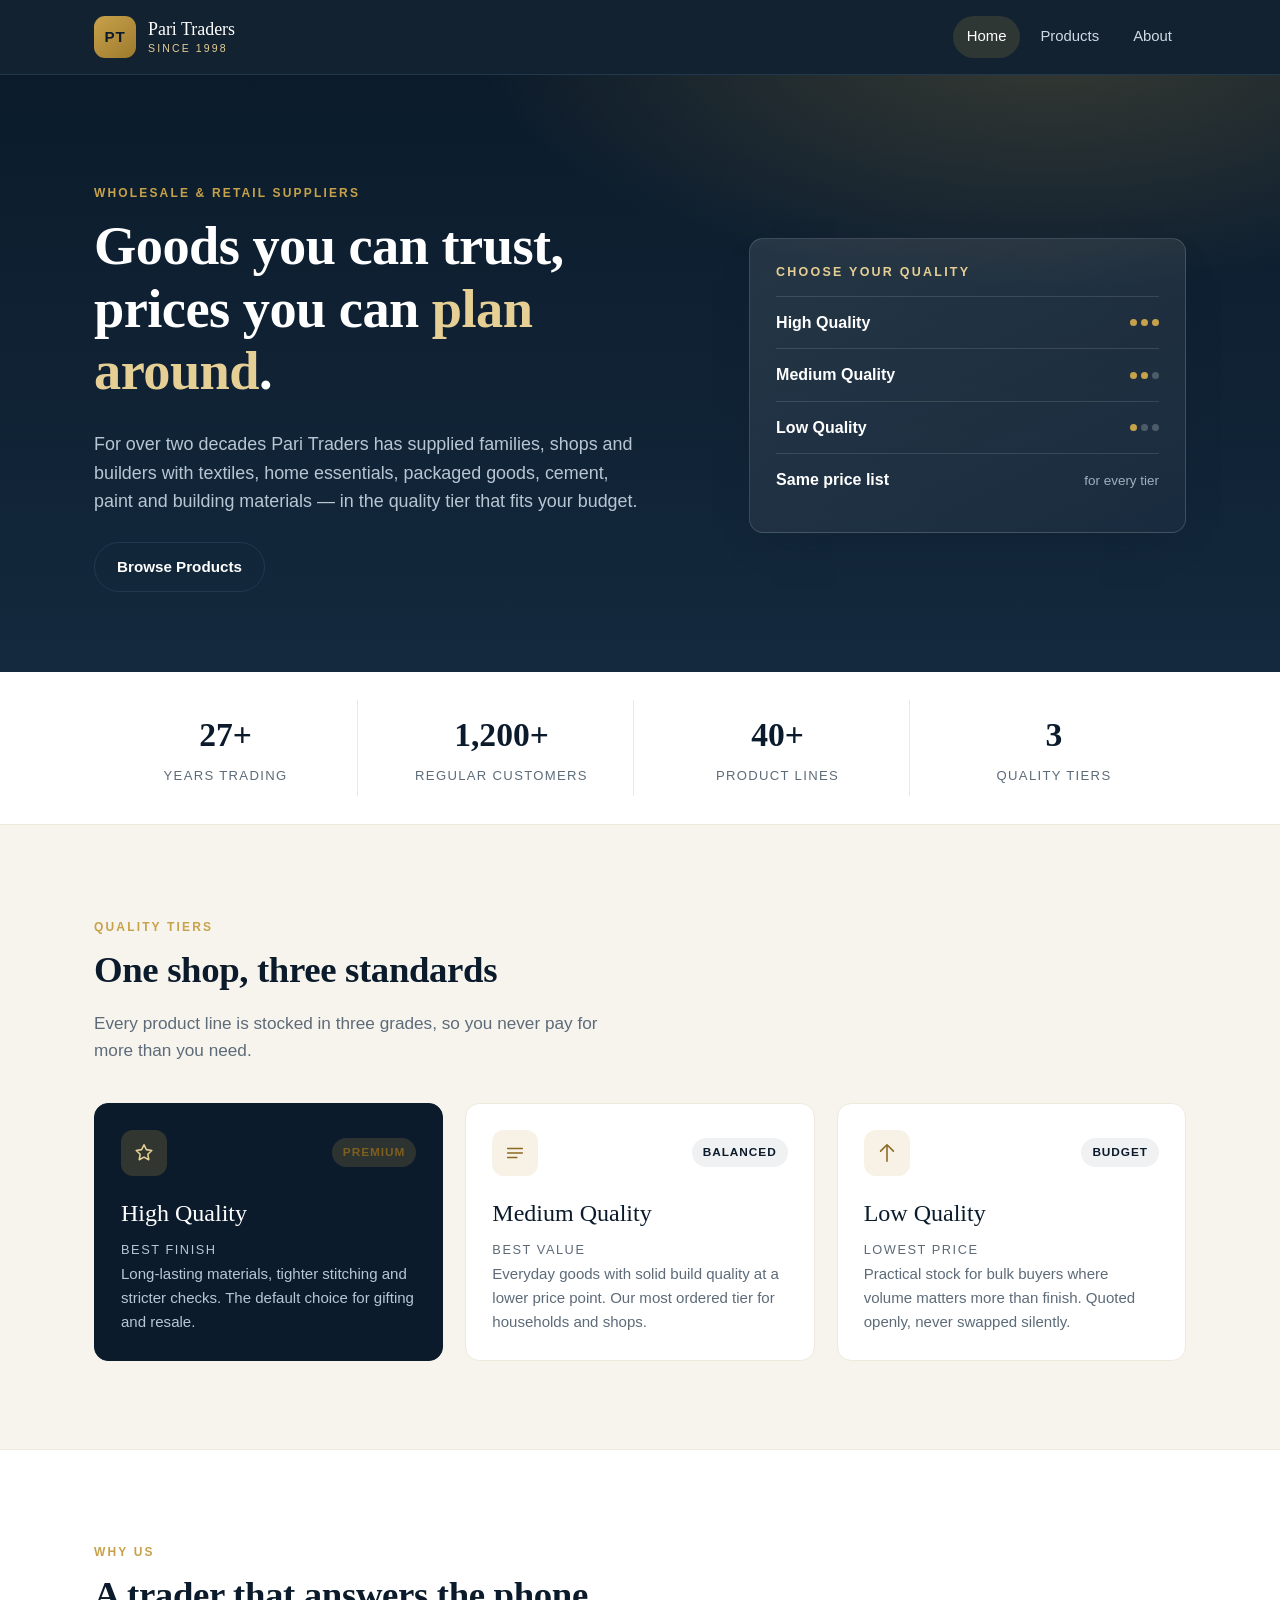
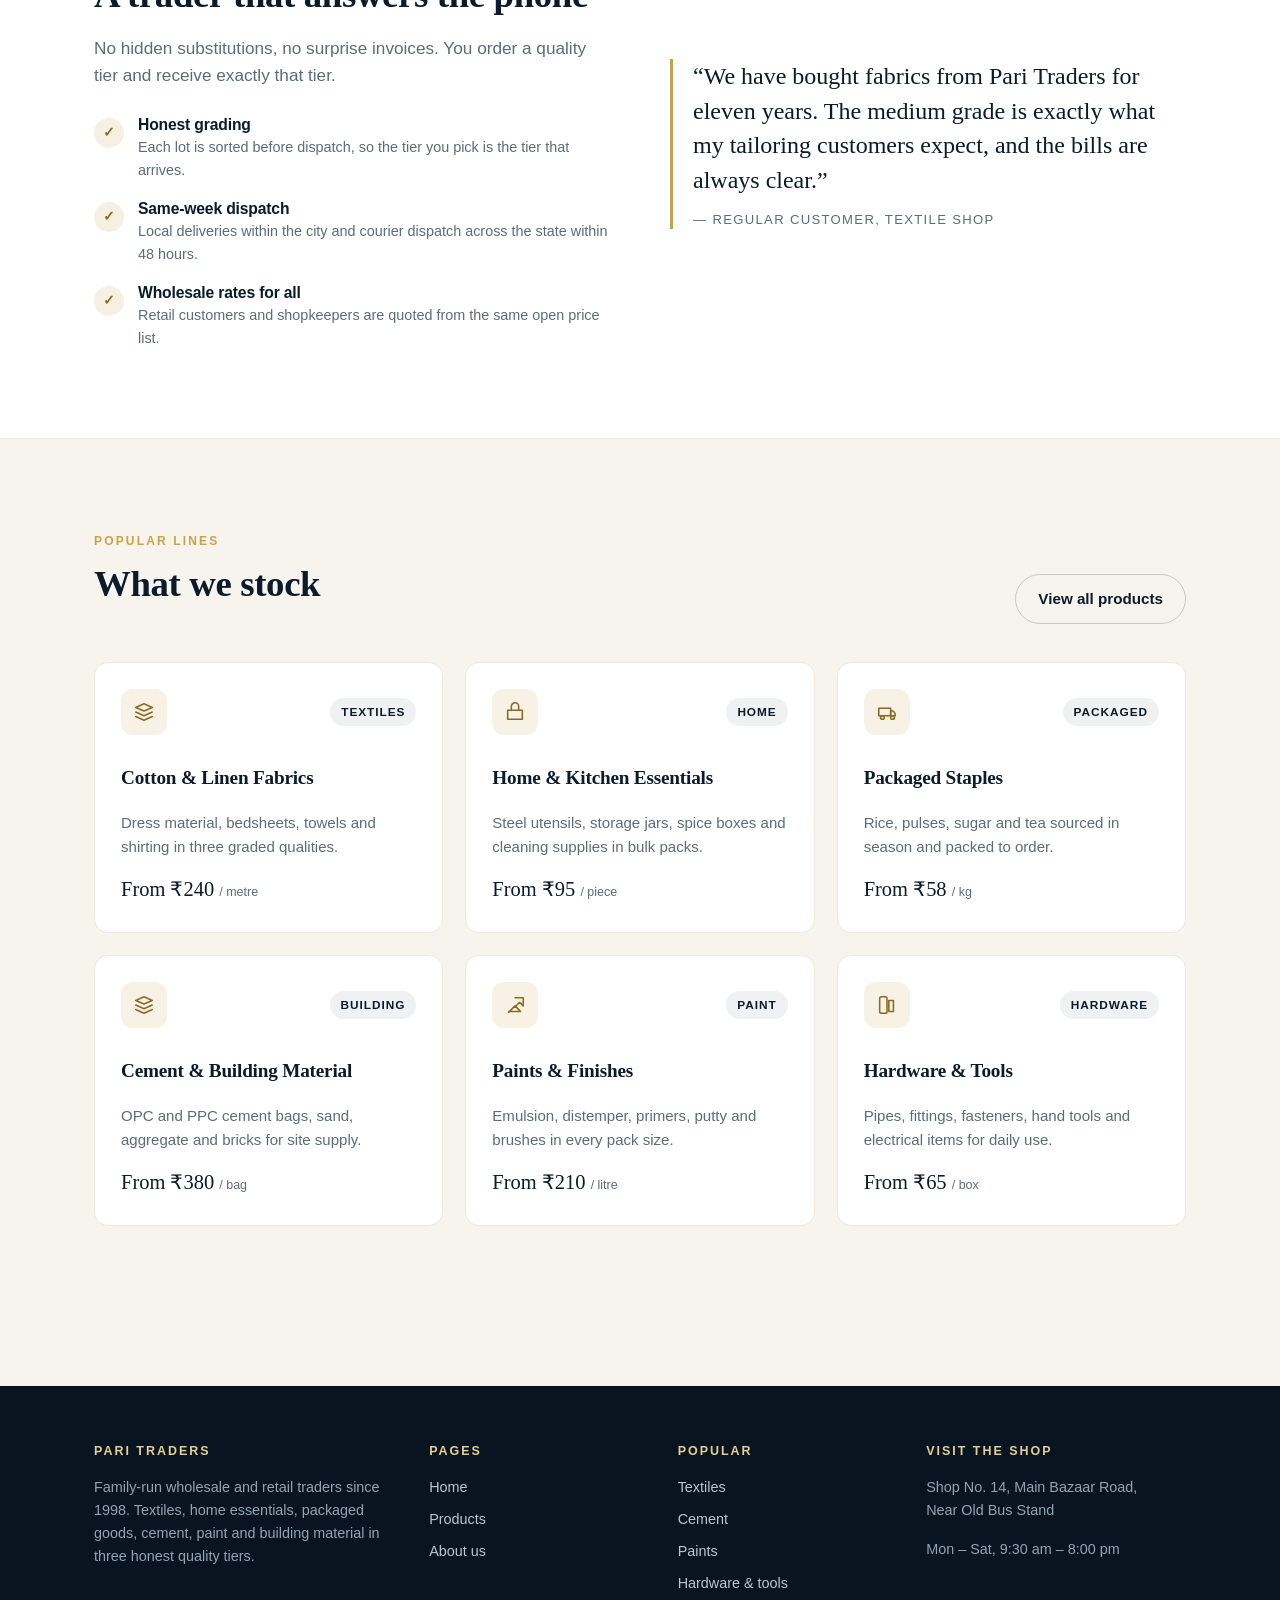
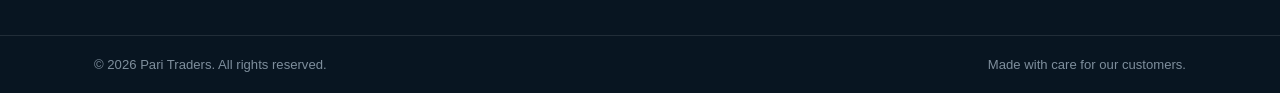
==== commit b96168ab: "Update pari-traders.html Co-Authored-By: Claude Sonnet 5.5 <noreply@anthropic.com>" ====
--- a/pari-traders.html
+++ b/pari-traders.html
@@ -1166,8 +1166,6 @@
         <a href="#home" class="active">Home</a>
         <a href="#products">Products</a>
         <a href="#about">About</a>
-        <a href="#contact">Contact</a>
-        <a href="#contact" class="nav-cta">Enquire Now</a>
     </nav>
   </div>
 </header>
@@ -1180,12 +1178,12 @@
           <span class="eyebrow">Wholesale &amp; Retail Suppliers</span>
           <h1>Goods you can trust, prices you can <em>plan around</em>.</h1>
           <p class="lead">
-            For over two decades Pari Traders has supplied families, shops and offices with
-            textiles, home essentials and packaged goods — in the quality tier that fits your budget.
+            For over two decades Pari Traders has supplied families, shops and builders with
+            textiles, home essentials, packaged goods, cement, paint and building materials
+            — in the quality tier that fits your budget.
           </p>
 
           <div class="hero-actions">
-            <a href="#contact" class="btn btn-primary">Place an Enquiry</a>
             <a href="#products" class="btn btn-outline">Browse Products</a>
           </div>
         </div>
@@ -1366,7 +1364,6 @@
             <h3>Cotton &amp; Linen Fabrics</h3>
             <p>Dress material, bedsheets, towels and shirting in three graded qualities.</p>
             <p class="price">From ₹240 <small>/ metre</small></p>
-            <a href="#contact" class="btn btn-ghost">Ask for rates</a>
           </article>
 
           <article class="card product-card" data-tier="medium">
@@ -1381,7 +1378,6 @@
             <h3>Home &amp; Kitchen Essentials</h3>
             <p>Steel utensils, storage jars, spice boxes and cleaning supplies in bulk packs.</p>
             <p class="price">From ₹95 <small>/ piece</small></p>
-            <a href="#contact" class="btn btn-ghost">Ask for rates</a>
           </article>
 
           <article class="card product-card" data-tier="low">
@@ -1396,20 +1392,49 @@
             <h3>Packaged Staples</h3>
             <p>Rice, pulses, sugar and tea sourced in season and packed to order.</p>
             <p class="price">From ₹58 <small>/ kg</small></p>
-            <a href="#contact" class="btn btn-ghost">Ask for rates</a>
-          </article>
-        </div>
-      </div>
-    </section>
-
-    <section class="section" style="padding-top: 0;">
-      <div class="container">
-        <div class="cta-band">
-          <div>
-            <h2>Share your requirement, get a quote</h2>
-            <p>Tell us the product, the quality tier and the quantity — we reply with rates the same day.</p>
-          </div>
-          <a href="#contact" class="btn btn-primary">Fill the enquiry form</a>
+          </article>
+
+          <article class="card product-card" data-tier="high">
+            <div class="card-top">
+              <span class="icon-badge" aria-hidden="true">
+                <svg viewBox="0 0 24 24" width="22" height="22" fill="none" stroke="currentColor" stroke-width="1.7" stroke-linecap="round" stroke-linejoin="round">
+                  <path d="M3 7l9-4 9 4-9 4-9-4z"/><path d="M3 12l9 4 9-4M3 17l9 4 9-4"/>
+                </svg>
+              </span>
+              <span class="tag">Building</span>
+            </div>
+            <h3>Cement &amp; Building Material</h3>
+            <p>OPC and PPC cement bags, sand, aggregate and bricks for site supply.</p>
+            <p class="price">From ₹380 <small>/ bag</small></p>
+          </article>
+
+          <article class="card product-card" data-tier="medium">
+            <div class="card-top">
+              <span class="icon-badge" aria-hidden="true">
+                <svg viewBox="0 0 24 24" width="22" height="22" fill="none" stroke="currentColor" stroke-width="1.7" stroke-linecap="round" stroke-linejoin="round">
+                  <path d="M5 20l7-7 6 6H5z"/><path d="M12 4h9v9l-4-4-5 5"/>
+                </svg>
+              </span>
+              <span class="tag">Paint</span>
+            </div>
+            <h3>Paints &amp; Finishes</h3>
+            <p>Emulsion, distemper, primers, putty and brushes in every pack size.</p>
+            <p class="price">From ₹210 <small>/ litre</small></p>
+          </article>
+
+          <article class="card product-card" data-tier="low">
+            <div class="card-top">
+              <span class="icon-badge" aria-hidden="true">
+                <svg viewBox="0 0 24 24" width="22" height="22" fill="none" stroke="currentColor" stroke-width="1.7" stroke-linecap="round" stroke-linejoin="round">
+                  <path d="M14 7h5v12h-5z"/><rect x="4" y="3" width="8" height="18" rx="2"/>
+                </svg>
+              </span>
+              <span class="tag">Hardware</span>
+            </div>
+            <h3>Hardware &amp; Tools</h3>
+            <p>Pipes, fittings, fasteners, hand tools and electrical items for daily use.</p>
+            <p class="price">From ₹65 <small>/ box</small></p>
+          </article>
         </div>
       </div>
     </section>
@@ -1420,7 +1445,7 @@
       <div class="container">
         <span class="eyebrow">Catalogue</span>
         <h1>Products &amp; quality tiers</h1>
-        <p class="lead">Every line below is stocked in High, Medium and Low quality. Filter the list to see what fits your budget.</p>
+        <p class="lead">Textiles, home essentials, packaged goods, cement, paint and building material — every line is stocked in High, Medium and Low quality. Filter the list to see what fits your budget.</p>
       </div>
     </section>
 
@@ -1453,7 +1478,6 @@
               <li>Cut to order from 5 metres</li>
             </ul>
             <p class="price">₹420 <small>/ metre</small></p>
-            <a href="#contact" class="btn btn-ghost">Request quote</a>
           </article>
 
           <article class="card product-card" data-tier="medium">
@@ -1473,7 +1497,6 @@
               <li>Sold in packs of six</li>
             </ul>
             <p class="price">₹240 <small>/ metre</small></p>
-            <a href="#contact" class="btn btn-ghost">Request quote</a>
           </article>
 
           <article class="card product-card" data-tier="low">
@@ -1493,7 +1516,6 @@
               <li>Shade lots cannot be split</li>
             </ul>
             <p class="price">₹150 <small>/ metre</small></p>
-            <a href="#contact" class="btn btn-ghost">Request quote</a>
           </article>
 
           <article class="card product-card" data-tier="high">
@@ -1513,7 +1535,6 @@
               <li>Sold as full sets</li>
             </ul>
             <p class="price">₹1,150 <small>/ set</small></p>
-            <a href="#contact" class="btn btn-ghost">Request quote</a>
           </article>
 
           <article class="card product-card" data-tier="medium">
@@ -1533,7 +1554,6 @@
               <li>Cartons of 24 available</li>
             </ul>
             <p class="price">₹95 <small>/ piece</small></p>
-            <a href="#contact" class="btn btn-ghost">Request quote</a>
           </article>
 
           <article class="card product-card" data-tier="low">
@@ -1553,7 +1573,6 @@
               <li>Best rate on full-carton orders</li>
             </ul>
             <p class="price">₹38 <small>/ piece</small></p>
-            <a href="#contact" class="btn btn-ghost">Request quote</a>
           </article>
 
           <article class="card product-card" data-tier="high">
@@ -1573,7 +1592,6 @@
               <li>Monthly supply contracts available</li>
             </ul>
             <p class="price">₹58 <small>/ kg</small></p>
-            <a href="#contact" class="btn btn-ghost">Request quote</a>
           </article>
 
           <article class="card product-card" data-tier="medium">
@@ -1593,7 +1611,6 @@
               <li>Mixed boxes of 20</li>
             </ul>
             <p class="price">₹140 <small>/ piece</small></p>
-            <a href="#contact" class="btn btn-ghost">Request quote</a>
           </article>
 
           <article class="card product-card" data-tier="low">
@@ -1613,19 +1630,141 @@
               <li>No mixed-size returns</li>
             </ul>
             <p class="price">₹65 <small>/ box</small></p>
-            <a href="#contact" class="btn btn-ghost">Request quote</a>
-          </article>
-
-        </div>
-
-        <div style="margin-top: 44px;">
-          <div class="cta-band">
-            <div>
-              <h2>Need something not listed?</h2>
-              <p>We source to order. Send the item, quality tier and quantity and we will confirm availability and rate.</p>
-            </div>
-            <a href="#contact" class="btn btn-primary">Send an enquiry</a>
-          </div>
+          </article>
+
+          <article class="card product-card" data-tier="high">
+            <div class="card-top">
+              <span class="icon-badge" aria-hidden="true">
+                <svg viewBox="0 0 24 24" width="22" height="22" fill="none" stroke="currentColor" stroke-width="1.7" stroke-linecap="round" stroke-linejoin="round">
+                  <path d="M3 7l9-4 9 4-9 4-9-4z"/><path d="M3 12l9 4 9-4M3 17l9 4 9-4"/>
+                </svg>
+              </span>
+              <span class="tag tag-gold">High quality</span>
+            </div>
+            <h3>Cement &amp; Concrete</h3>
+            <p>OPC 53 and PPC cement, white cement and ready-mix bags for site work.</p>
+            <ul>
+              <li>Fresh stock, dated bags</li>
+              <li>Sell by the bag or full truck</li>
+              <li>Bulk rates above 50 bags</li>
+            </ul>
+            <p class="price">₹390 <small>/ bag</small></p>
+          </article>
+
+          <article class="card product-card" data-tier="medium">
+            <div class="card-top">
+              <span class="icon-badge" aria-hidden="true">
+                <svg viewBox="0 0 24 24" width="22" height="22" fill="none" stroke="currentColor" stroke-width="1.7" stroke-linecap="round" stroke-linejoin="round">
+                  <path d="M5 20l7-7 6 6H5z"/><path d="M12 4h9v9l-4-4-5 5"/>
+                </svg>
+              </span>
+              <span class="tag">Medium quality</span>
+            </div>
+            <h3>Paints, Primers &amp; Putty</h3>
+            <p>Interior and exterior emulsion, distemper, primers, putty and thinners.</p>
+            <ul>
+              <li>1 L, 4 L and 20 L packs</li>
+              <li>Shade cards on request</li>
+              <li>Brushes, rollers and trays stocked</li>
+            </ul>
+            <p class="price">₹215 <small>/ litre</small></p>
+          </article>
+
+          <article class="card product-card" data-tier="high">
+            <div class="card-top">
+              <span class="icon-badge" aria-hidden="true">
+                <svg viewBox="0 0 24 24" width="22" height="22" fill="none" stroke="currentColor" stroke-width="1.7" stroke-linecap="round" stroke-linejoin="round">
+                  <path d="M4 6h16M4 12h16M4 18h16"/><path d="M8 4v16M16 4v16"/>
+                </svg>
+              </span>
+              <span class="tag tag-gold">High quality</span>
+            </div>
+            <h3>TMT Steel &amp; Mesh</h3>
+            <p>Fe500 TMT bars, binding wire and welded mesh cut to your site list.</p>
+            <ul>
+              <li>6 mm to 25 mm diameters</li>
+              <li>Billed by weight</li>
+              <li>Delivery by the tonne</li>
+            </ul>
+            <p class="price">₹62 <small>/ kg</small></p>
+          </article>
+
+          <article class="card product-card" data-tier="medium">
+            <div class="card-top">
+              <span class="icon-badge" aria-hidden="true">
+                <svg viewBox="0 0 24 24" width="22" height="22" fill="none" stroke="currentColor" stroke-width="1.7" stroke-linecap="round" stroke-linejoin="round">
+                  <path d="M3 5h18v14H3z"/><path d="M3 9h18M9 9v10M15 9v10"/>
+                </svg>
+              </span>
+              <span class="tag">Medium quality</span>
+            </div>
+            <h3>Tiles &amp; Sanitaryware</h3>
+            <p>Floor and wall tiles, basins, seats and fittings for homes and shops.</p>
+            <ul>
+              <li>Full-box and loose pieces</li>
+              <li>Matched shade lots</li>
+              <li>Sample pieces available</li>
+            </ul>
+            <p class="price">₹32 <small>/ sq ft</small></p>
+          </article>
+
+          <article class="card product-card" data-tier="medium">
+            <div class="card-top">
+              <span class="icon-badge" aria-hidden="true">
+                <svg viewBox="0 0 24 24" width="22" height="22" fill="none" stroke="currentColor" stroke-width="1.7" stroke-linecap="round" stroke-linejoin="round">
+                  <path d="M13 2L4 14h7l-1 8 9-12h-7l1-8z"/>
+                </svg>
+              </span>
+              <span class="tag">Medium quality</span>
+            </div>
+            <h3>Electrical Fittings</h3>
+            <p>Switches, sockets, wire, holders, fans and LED fittings for site wiring.</p>
+            <ul>
+              <li>ISI-marked wiring</li>
+              <li>Branded and budget ranges</li>
+              <li>Cartons and loose units</li>
+            </ul>
+            <p class="price">₹85 <small>/ piece</small></p>
+          </article>
+
+          <article class="card product-card" data-tier="low">
+            <div class="card-top">
+              <span class="icon-badge" aria-hidden="true">
+                <svg viewBox="0 0 24 24" width="22" height="22" fill="none" stroke="currentColor" stroke-width="1.7" stroke-linecap="round" stroke-linejoin="round">
+                  <path d="M4 20V8l8-4 8 4v12"/><path d="M9 20v-6h6v6"/>
+                </svg>
+              </span>
+              <span class="tag">Low quality</span>
+            </div>
+            <h3>Plumbing &amp; Pipes</h3>
+            <p>PVC and CPVC pipes, bends, valves, taps and tanks at working rates.</p>
+            <ul>
+              <li>All standard bores</li>
+              <li>Cut lengths to order</li>
+              <li>Sold by bundle or piece</li>
+            </ul>
+            <p class="price">₹120 <small>/ piece</small></p>
+          </article>
+
+          <article class="card product-card" data-tier="low">
+            <div class="card-top">
+              <span class="icon-badge" aria-hidden="true">
+                <svg viewBox="0 0 24 24" width="22" height="22" fill="none" stroke="currentColor" stroke-width="1.7" stroke-linecap="round" stroke-linejoin="round">
+                  <path d="M8 3l4 4-4 4-4-4z"/><path d="M16 13l4 4-4 4-4-4z"/><path d="M4 20l6-6M14 10l6-6"/>
+                </svg>
+              </span>
+              <span class="tag">Low quality</span>
+            </div>
+            <h3>Readymade Garments</h3>
+            <p>Shirts, kurtas, trousers and school uniforms in stocked size runs.</p>
+            <ul>
+              <li>Sized bundles of 10</li>
+              <li>Mixed colour lots</li>
+              <li>Best rate on full bundles</li>
+            </ul>
+            <p class="price">₹180 <small>/ piece</small></p>
+          </article>
+
         </div>
 
       </div>
@@ -1717,146 +1856,6 @@
       </div>
     </section>
 
-    <section class="section">
-      <div class="container">
-        <div class="cta-band">
-          <div>
-            <h2>Come see the stock yourself</h2>
-            <p>The shop is open Monday to Saturday, 9:30 am to 8:00 pm. Enquiries are answered the same day.</p>
-          </div>
-          <a href="#contact" class="btn btn-primary">Get in touch</a>
-        </div>
-      </div>
-    </section>
-
-  </section><section class="page" id="page-contact" data-page="contact">
-
-    <section class="page-head">
-      <div class="container">
-        <span class="eyebrow">Customer information form</span>
-        <h1>Tell us what you need</h1>
-        <p class="lead">Fill in your details and requirement. We reply with rates and availability the same working day.</p>
-      </div>
-    </section>
-
-    <section class="section">
-      <div class="container contact-layout">
-
-        <div class="panel">
-          <form id="customer-form" novalidate>
-
-            <h2 style="font-size: 1.4rem;">Enquiry details</h2>
-            <p style="color: var(--muted); font-size: 0.92rem; margin-bottom: 24px;">
-              Fields marked <span style="color: var(--danger);">*</span> are required.
-            </p>
-
-            <div class="field">
-              <label for="name">Customer name <span class="req">*</span></label>
-              <input type="text" id="name" name="name" placeholder="e.g. Anjali Sharma" autocomplete="name" required>
-              <span class="error" role="alert"></span>
-            </div>
-
-            <div class="field-row">
-              <div class="field">
-                <label for="phone">Phone number <span class="req">*</span></label>
-                <input type="tel" id="phone" name="phone" inputmode="numeric" placeholder="10-digit mobile number" autocomplete="tel" maxlength="10" required>
-                <span class="hint">We call or WhatsApp on this number.</span>
-                <span class="error" role="alert"></span>
-              </div>
-
-              <div class="field">
-                <label for="product">Product category <span class="req">*</span></label>
-                <select id="product" name="product" required>
-                  <option value="">Select a category</option>
-                  <option>Textiles &amp; fabrics</option>
-                  <option>Bedsheets &amp; towels</option>
-                  <option>Home &amp; kitchen</option>
-                  <option>Packaged staples</option>
-                  <option>Electronics accessories</option>
-                  <option>Hardware &amp; tools</option>
-                  <option>Other (mentioned below)</option>
-                </select>
-                <span class="error" role="alert"></span>
-              </div>
-            </div>
-
-            <div class="field-row">
-              <div class="field">
-                <label for="quality">Product quality <span class="req">*</span></label>
-                <select id="quality" name="quality" required>
-                  <option value="">Select quality</option>
-                  <option>High Quality</option>
-                  <option>Medium Quality</option>
-                  <option>Low Quality</option>
-                </select>
-                <span class="error" role="alert"></span>
-              </div>
-
-              <div class="field">
-                <label for="quantity">Quantity</label>
-                <input type="number" id="quantity" name="quantity" min="1" step="1" placeholder="e.g. 20">
-                <span class="hint">Metres, pieces or kg — mention the unit below.</span>
-                <span class="error" role="alert"></span>
-              </div>
-            </div>
-
-            <div class="field">
-              <label for="message">Requirement details</label>
-              <textarea id="message" name="message" placeholder="Sizes, colours, delivery date or any specific requirement"></textarea>
-            </div>
-
-            <div class="form-actions">
-              <button type="submit" class="btn btn-primary">Submit enquiry</button>
-              <button type="reset" class="btn btn-danger">Reset form</button>
-            </div>
-          </form>
-
-          <div class="form-success" role="status" aria-live="polite">
-            <span class="check-big" aria-hidden="true">✓</span>
-            <h2 style="margin-bottom: 6px;">Enquiry received</h2>
-            <p style="color: var(--muted); margin: 0;">Thank you — our team will contact you on the number provided.</p>
-
-            <div class="summary"></div>
-
-            <div class="form-actions" style="justify-content: center;">
-              <button type="button" class="btn btn-primary" data-send-another>Send another enquiry</button>
-              <a href="#products" class="btn btn-ghost">Back to products</a>
-            </div>
-          </div>
-        </div>
-
-        <aside class="panel">
-          <h3 style="font-size: 1.05rem; font-family: var(--font-body); letter-spacing: 0.08em; text-transform: uppercase; color: var(--muted);">Shop details</h3>
-
-          <dl class="info-list">
-            <div>
-              <dt>Address</dt>
-              <dd>Shop No. 14, Main Bazaar Road,<br>Near Old Bus Stand</dd>
-            </div>
-            <div>
-              <dt>Phone</dt>
-              <dd><a href="tel:+919876543210">+91 98765 43210</a></dd>
-            </div>
-            <div>
-              <dt>Email</dt>
-              <dd><a href="mailto:hello@paritraders.example">hello@paritraders.example</a></dd>
-            </div>
-            <div>
-              <dt>Opening hours</dt>
-              <dd>Monday – Saturday<br>9:30 am – 8:00 pm<br>Sunday closed</dd>
-            </div>
-            <div>
-              <dt>Delivery</dt>
-              <dd>Same-city delivery in 24 hours.<br>Courier dispatch within 48 hours.</dd>
-            </div>
-          </dl>
-
-          <a href="#products" class="btn btn-ghost" style="margin-top: 24px; width: 100%;">See the catalogue</a>
-        </aside>
-
-      </div>
-    </section>
-
   </section>
 
 <footer class="site-footer">
@@ -1864,7 +1863,7 @@
       <div class="footer-grid">
         <div>
           <h4>Pari Traders</h4>
-          <p>Family-run wholesale and retail traders since 1998. Textiles, home essentials and packaged goods in three honest quality tiers.</p>
+          <p>Family-run wholesale and retail traders since 1998. Textiles, home essentials, packaged goods, cement, paint and building material in three honest quality tiers.</p>
         </div>
 
         <div>
@@ -1873,7 +1872,6 @@
             <li><a href="#home">Home</a></li>
             <li><a href="#products">Products</a></li>
             <li><a href="#about">About us</a></li>
-            <li><a href="#contact">Contact</a></li>
           </ul>
         </div>
 
@@ -1881,8 +1879,8 @@
           <h4>Popular</h4>
           <ul class="footer-links">
             <li><a href="#products">Textiles</a></li>
-            <li><a href="#products">Home &amp; kitchen</a></li>
-            <li><a href="#products">Packaged staples</a></li>
+            <li><a href="#products">Cement</a></li>
+            <li><a href="#products">Paints</a></li>
             <li><a href="#products">Hardware &amp; tools</a></li>
           </ul>
         </div>
@@ -1949,126 +1947,7 @@
     });
   }
 
-  var form = document.getElementById("customer-form");
-
-  if (form) {
-    var success = document.querySelector(".form-success");
-    var summary = document.querySelector(".summary");
-
-    var validators = {
-      name: function (value) {
-        if (value.trim().length < 2) return "Please enter your full name.";
-        if (!/^[A-Za-z][A-Za-z .'-]*$/.test(value.trim())) return "Name can only contain letters and spaces.";
-        return "";
-      },
-      phone: function (value) {
-        var digits = value.replace(/\D/g, "");
-        if (!digits) return "Please enter your phone number.";
-        if (!/^[6-9]\d{9}$/.test(digits)) return "Enter a valid 10-digit Indian mobile number.";
-        return "";
-      },
-      quality: function (value) {
-        return value ? "" : "Please select a product quality.";
-      },
-      product: function (value) {
-        return value ? "" : "Please select a product category.";
-      },
-      quantity: function (value) {
-        if (!value) return "";
-        return Number(value) > 0 ? "" : "Quantity must be at least 1.";
-      }
-    };
-
-    function validateField(input) {
-      var rule = validators[input.name];
-      if (!rule) return true;
-
-      var message = rule(input.value);
-      var field = input.closest(".field");
-      var error = field.querySelector(".error");
-
-      field.classList.toggle("has-error", Boolean(message));
-      if (error) error.textContent = message;
-      input.setAttribute("aria-invalid", message ? "true" : "false");
-
-      return !message;
-    }
-
-    form.querySelectorAll("input, select, textarea").forEach(function (input) {
-      if (!validators[input.name]) return;
-
-      input.addEventListener("blur", function () {
-        validateField(input);
-      });
-
-      input.addEventListener("input", function () {
-        if (input.closest(".field").classList.contains("has-error")) {
-          validateField(input);
-        }
-      });
-    });
-
-    form.addEventListener("submit", function (event) {
-      event.preventDefault();
-
-      var firstInvalid = null;
-
-      form.querySelectorAll("input, select, textarea").forEach(function (input) {
-        if (!validators[input.name]) return;
-        var valid = validateField(input);
-        if (!valid && !firstInvalid) firstInvalid = input;
-      });
-
-      if (firstInvalid) {
-        firstInvalid.focus();
-        return;
-      }
-
-      var data = new FormData(form);
-
-      summary.innerHTML = "";
-      [
-        ["Name", data.get("name")],
-        ["Phone", data.get("phone")],
-        ["Product", data.get("product")],
-        ["Quality", data.get("quality")],
-        ["Quantity", data.get("quantity") || "Not specified"]
-      ].forEach(function (row) {
-        var line = document.createElement("div");
-        var label = document.createElement("strong");
-        var value = document.createElement("span");
-        label.textContent = row[0];
-        value.textContent = row[1];
-        line.appendChild(label);
-        line.appendChild(value);
-        summary.appendChild(line);
-      });
-
-      form.reset();
-      form.style.display = "none";
-      success.classList.add("show");
-      success.scrollIntoView({ behavior: "smooth", block: "center" });
-    });
-
-    form.addEventListener("reset", function () {
-      form.querySelectorAll(".field").forEach(function (field) {
-        field.classList.remove("has-error");
-      });
-      form.querySelectorAll(".error").forEach(function (error) {
-        error.textContent = "";
-      });
-    });
-
-    var sendAnother = document.querySelector("[data-send-another]");
-
-    if (sendAnother) {
-      sendAnother.addEventListener("click", function () {
-        success.classList.remove("show");
-        form.style.display = "";
-        form.querySelector("input").focus();
-      });
-    }
-  }
+
 });
 
 </script>
